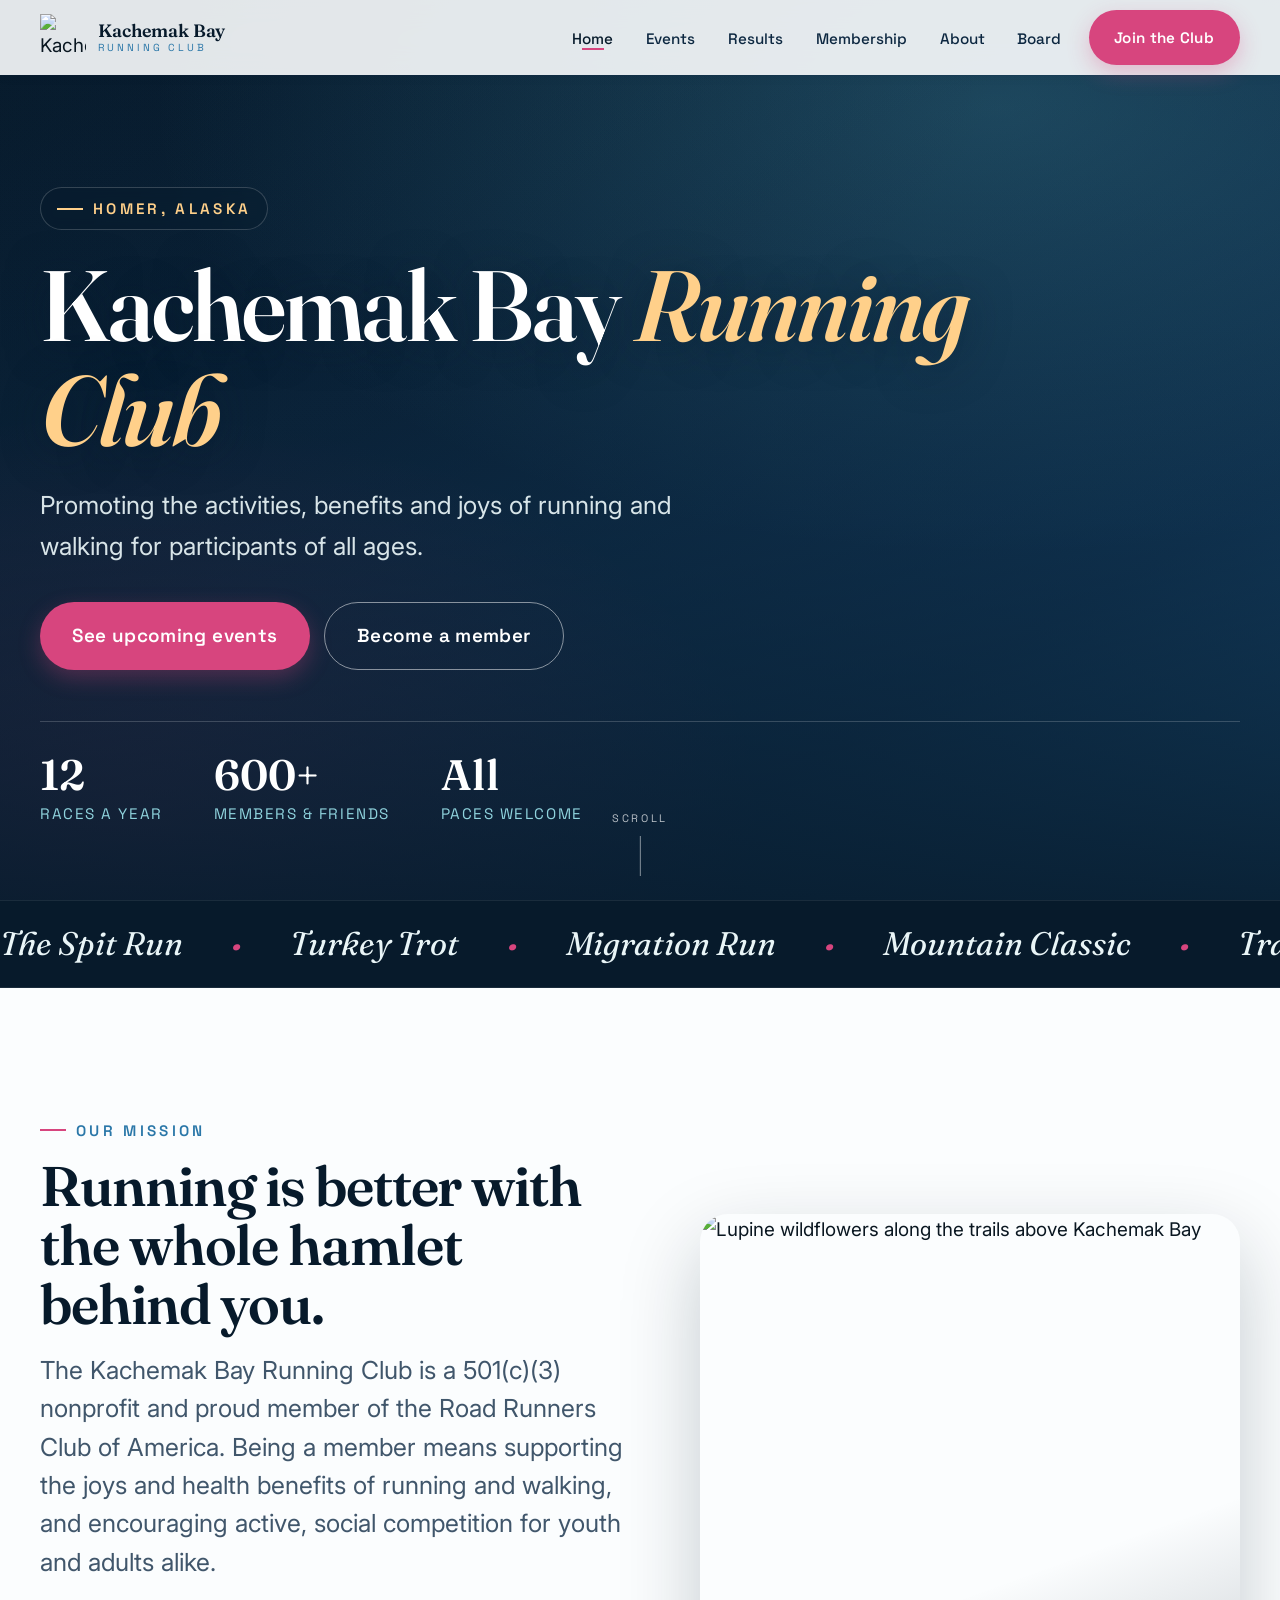
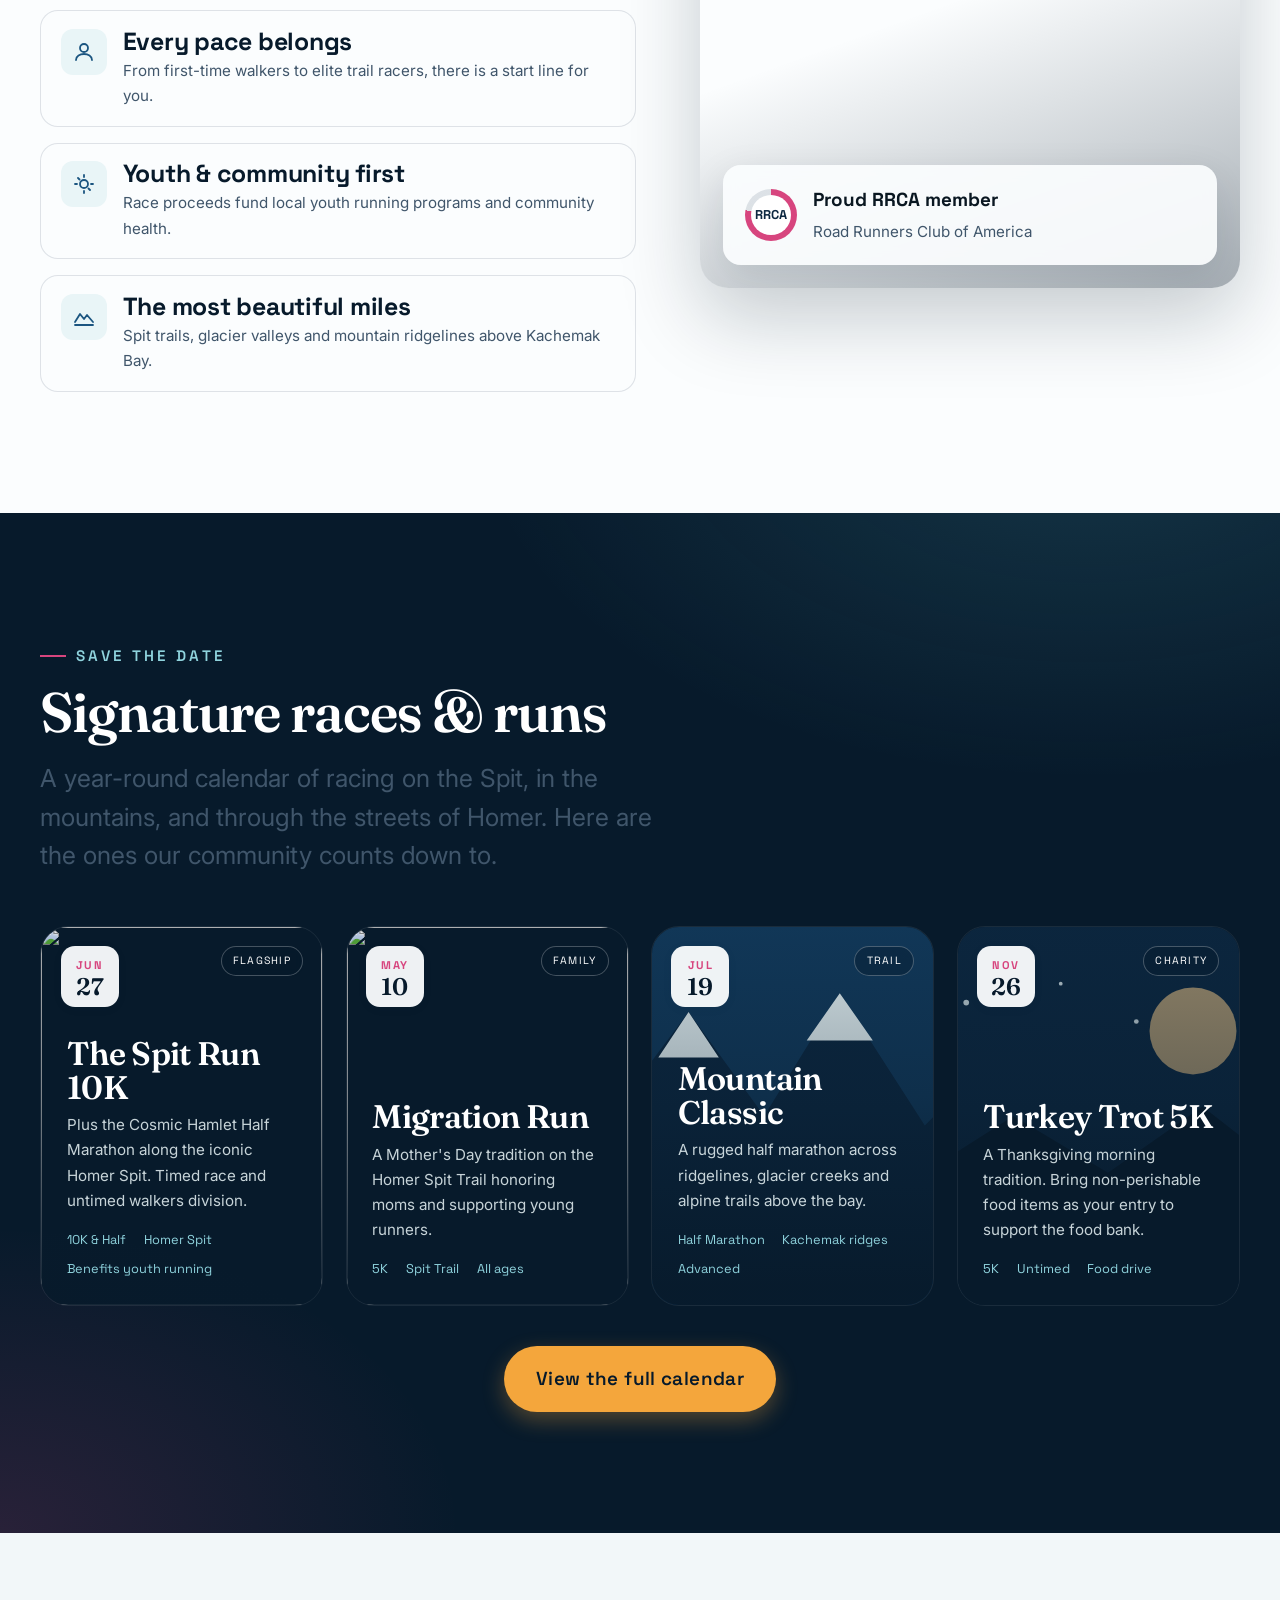
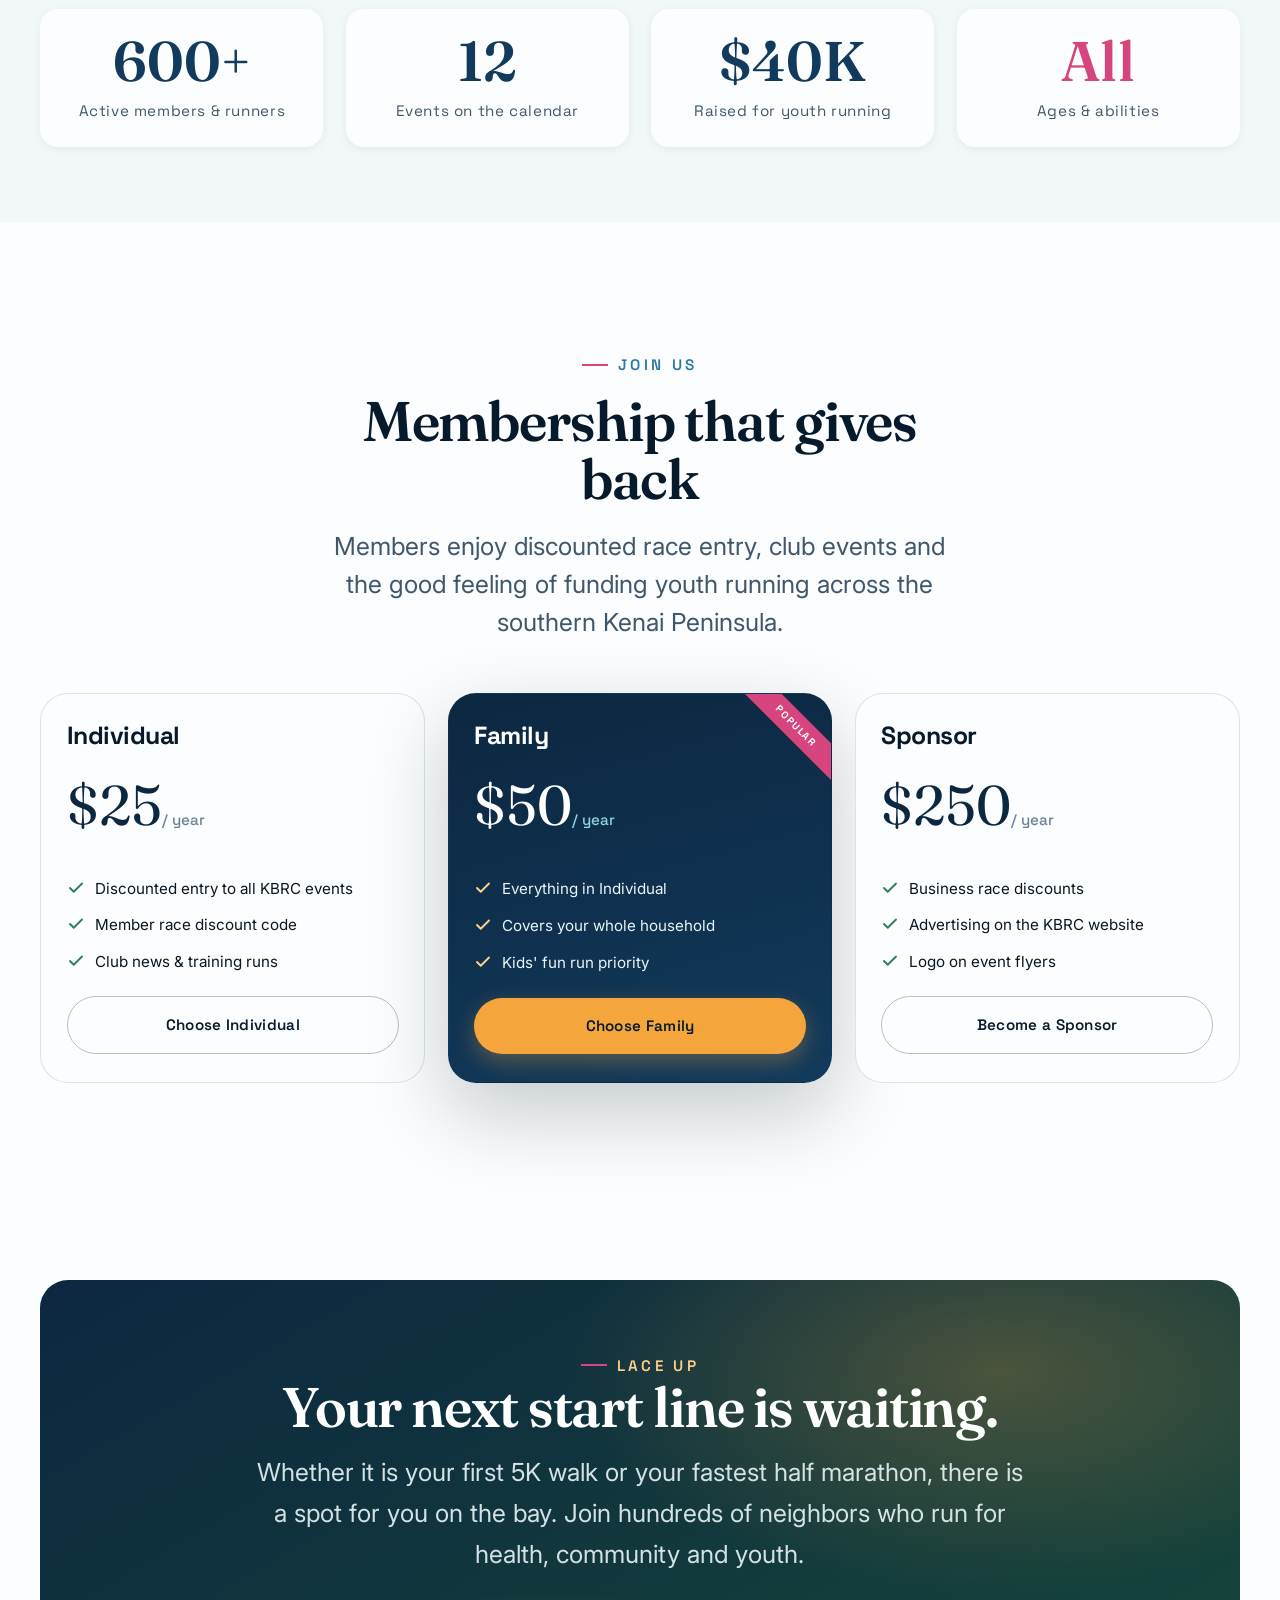
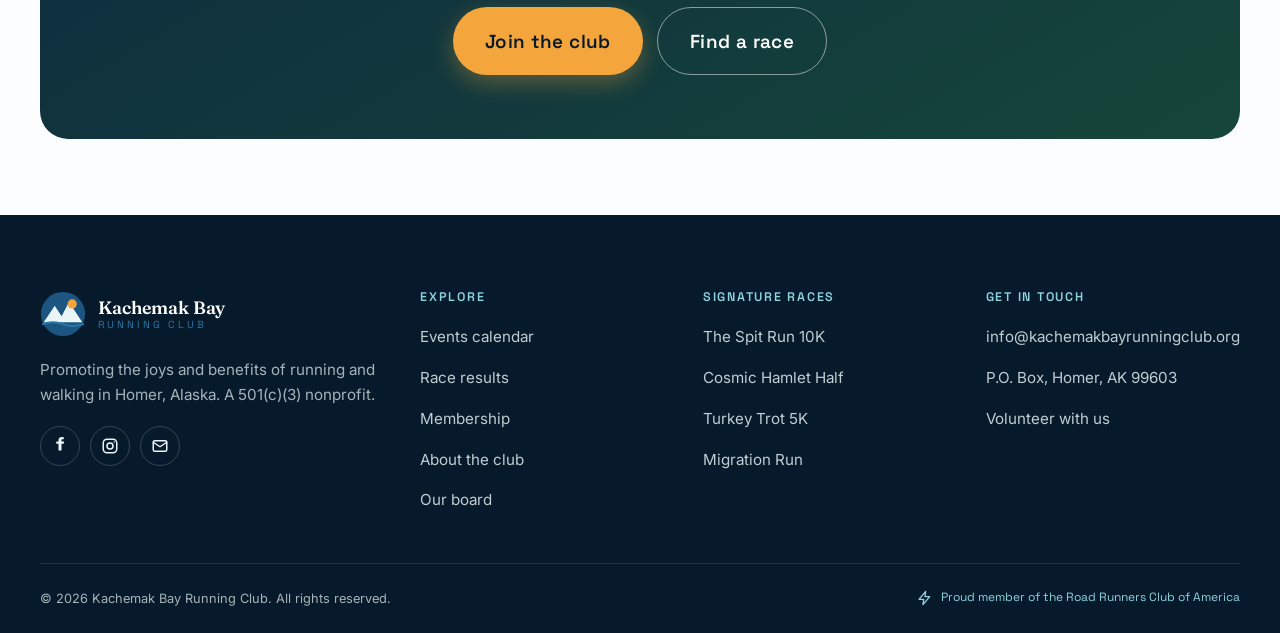
==== index.html @ 655c6642 "Add files via upload" ====
<!DOCTYPE html>
<html lang="en">
<head>
<meta charset="UTF-8">
<meta name="viewport" content="width=device-width, initial-scale=1">
<title>Kachemak Bay Running Club - Run wild in Homer, Alaska</title>
<meta name="description" content="The Kachemak Bay Running Club is a nonprofit in Homer, Alaska promoting the joy of running and walking for all ages. Join us for the Spit Run, Turkey Trot, Migration Run and more.">
<link rel="preconnect" href="https://fonts.googleapis.com">
<link rel="preconnect" href="https://fonts.gstatic.com" crossorigin>
<link href="https://fonts.googleapis.com/css2?family=Fraunces:ital,opsz,wght@0,9..144,400..700;1,9..144,400..600&family=Inter:wght@400;500;600&family=Space+Grotesk:wght@400;500;600;700&display=swap" rel="stylesheet">
<link rel="stylesheet" href="assets/css/styles.css">
<link rel="icon" href="data:image/svg+xml,%3Csvg xmlns='http://www.w3.org/2000/svg' viewBox='0 0 100 100'%3E%3Ccircle cx='50' cy='50' r='48' fill='%231b5580'/%3E%3Cpath d='M12 66 L34 34 L48 54 L62 28 L88 66 Z' fill='%23e9f5f7'/%3E%3Ccircle cx='68' cy='30' r='9' fill='%23f4a63c'/%3E%3C/svg%3E">
</head>
<body>
<a class="skip-link" href="#main">Skip to content</a>

<!-- ============ HEADER ============ -->
<header class="site-header" id="siteHeader">
  <div class="container container--wide">
    <nav class="nav" aria-label="Primary">
      <a class="brand" href="index.html" aria-label="Kachemak Bay Running Club home">
        <img class="brand__logo" src="assets/img/logo.png" data-fallback="assets/img/logo.svg" alt="Kachemak Bay Running Club logo" width="46" height="46">
        <span class="brand__text">
          <span class="brand__name">Kachemak Bay</span>
          <span class="brand__tag">Running Club</span>
        </span>
      </a>
      <ul class="nav__links" id="navLinks">
        <li><a class="nav__link" href="index.html" aria-current="page">Home</a></li>
        <li><a class="nav__link" href="events.html">Events</a></li>
        <li><a class="nav__link" href="results.html">Results</a></li>
        <li><a class="nav__link" href="membership.html">Membership</a></li>
        <li><a class="nav__link" href="about.html">About</a></li><li><a class="nav__link" href="board.html">Board</a></li>
        <li class="nav__cta"><a class="btn btn--accent" href="membership.html">Join the Club</a></li>
      </ul>
      <button class="nav-toggle" aria-label="Open menu" aria-expanded="false" aria-controls="navLinks">
        <span></span><span></span><span></span>
      </button>
    </nav>
  </div>
</header>

<main id="main">

  <!-- ============ HERO ============ -->
  <section class="hero">
    <img class="hero__photo" src="assets/img/hero-bay.jpg" data-fallback="assets/img/hero-bay.svg" alt="" aria-hidden="true">
    <div class="hero__scene hero__scene--solid" aria-hidden="true"></div>
    <div class="hero__overlay" aria-hidden="true"></div>

    <div class="container hero__inner">
      <span class="eyebrow hero__eyebrow" data-reveal>Homer, Alaska</span>
      <h1 data-reveal data-delay="1">Kachemak Bay <em>Running Club</em></h1>
      <p class="hero__sub" data-reveal data-delay="2">Promoting the activities, benefits and joys of running and walking for participants of all ages.</p>
      <div class="hero__actions" data-reveal data-delay="3">
        <a class="btn btn--accent btn--lg" href="events.html">See upcoming events</a>
        <a class="btn btn--ghost btn--on-dark btn--lg" href="membership.html">Become a member</a>
      </div>
      <div class="hero__stats" data-reveal data-delay="4">
        <div class="hero__stat"><span class="num" data-count="12" data-suffix="">12</span><span class="label">Races a year</span></div>
        <div class="hero__stat"><span class="num" data-count="600" data-suffix="+">600+</span><span class="label">Members &amp; friends</span></div>
        <div class="hero__stat"><span class="num">All</span><span class="label">Paces welcome</span></div>
      </div>
    </div>

    <div class="scroll-cue" aria-hidden="true">
      <span>Scroll</span>
      <span class="line"></span>
    </div>
  </section>

  <!-- ============ MARQUEE ============ -->
  <div class="marquee" aria-hidden="true">
    <div class="marquee__track">
      <span>The Spit Run</span><span>Turkey Trot</span><span>Migration Run</span><span>Mountain Classic</span><span>Track Workouts</span><span>Cosmic Hamlet Half</span><span>Family Fun Runs</span>
      <span>The Spit Run</span><span>Turkey Trot</span><span>Migration Run</span><span>Mountain Classic</span><span>Track Workouts</span><span>Cosmic Hamlet Half</span><span>Family Fun Runs</span>
    </div>
  </div>

  <!-- ============ MISSION ============ -->
  <section class="section">
    <div class="container">
      <div class="split">
        <div>
          <span class="eyebrow" data-reveal>Our mission</span>
          <h2 class="section-head-inline" style="font-size:var(--step-4);margin-top:0.9rem" data-reveal data-delay="1">Running is better with the whole hamlet behind you.</h2>
          <p class="lead" data-reveal data-delay="2" style="margin-top:1.1rem">The Kachemak Bay Running Club is a 501(c)(3) nonprofit and proud member of the Road Runners Club of America. Being a member means supporting the joys and health benefits of running and walking, and encouraging active, social competition for youth and adults alike.</p>
          <div class="value-list">
            <div class="value" data-reveal data-delay="1">
              <span class="value__icon" aria-hidden="true">
                <svg width="24" height="24" viewBox="0 0 24 24" fill="none" stroke="currentColor" stroke-width="1.8" stroke-linecap="round" stroke-linejoin="round"><circle cx="12" cy="8" r="4"/><path d="M4 20c0-4 4-6 8-6s8 2 8 6"/></svg>
              </span>
              <div><h3>Every pace belongs</h3><p>From first-time walkers to elite trail racers, there is a start line for you.</p></div>
            </div>
            <div class="value" data-reveal data-delay="2">
              <span class="value__icon" aria-hidden="true">
                <svg width="24" height="24" viewBox="0 0 24 24" fill="none" stroke="currentColor" stroke-width="1.8" stroke-linecap="round" stroke-linejoin="round"><path d="M12 3v2M12 19v2M3 12h2M19 12h2M6 6l1.5 1.5M18 18l-1.5-1.5"/><circle cx="12" cy="12" r="4"/></svg>
              </span>
              <div><h3>Youth &amp; community first</h3><p>Race proceeds fund local youth running programs and community health.</p></div>
            </div>
            <div class="value" data-reveal data-delay="3">
              <span class="value__icon" aria-hidden="true">
                <svg width="24" height="24" viewBox="0 0 24 24" fill="none" stroke="currentColor" stroke-width="1.8" stroke-linecap="round" stroke-linejoin="round"><path d="M3 17l5-8 4 5 3-4 6 7"/><path d="M3 20h18"/></svg>
              </span>
              <div><h3>The most beautiful miles</h3><p>Spit trails, glacier valleys and mountain ridgelines above Kachemak Bay.</p></div>
            </div>
          </div>
        </div>
        <div class="photo-frame" data-reveal data-delay="2">
          <img class="photo-fill" src="assets/img/lupine.jpg" data-fallback="assets/img/lupine.svg" alt="Lupine wildflowers along the trails above Kachemak Bay">
          <span class="photo-frame__glow" aria-hidden="true"></span>
          <div class="mission-badge">
            <span class="ring" aria-hidden="true"><span>RRCA</span></span>
            <div><strong style="font-family:var(--font-sans)">Proud RRCA member</strong><br><span style="font-size:var(--step--1);color:var(--slate)">Road Runners Club of America</span></div>
          </div>
        </div>
      </div>
    </div>
  </section>

  <!-- ============ FEATURED EVENTS ============ -->
  <section class="section events-section">
    <div class="container" style="position:relative">
      <div class="section-head" data-reveal>
        <span class="eyebrow">Save the date</span>
        <h2>Signature races &amp; runs</h2>
        <p class="lead">A year-round calendar of racing on the Spit, in the mountains, and through the streets of Homer. Here are the ones our community counts down to.</p>
      </div>
      <div class="events-grid">

        <article class="event-card" data-reveal data-delay="1">
          <span class="event-card__date" aria-hidden="true"><span class="m">Jun</span><span class="d">27</span></span>
          <span class="event-card__tag">Flagship</span>
          <div class="event-card__bg" aria-hidden="true">
            <img class="photo-fill" src="assets/img/spit-run-start.jpg" data-fallback="assets/img/spit-run-start.svg" alt="">
          </div>
          <h3>The Spit Run 10K</h3>
          <p>Plus the Cosmic Hamlet Half Marathon along the iconic Homer Spit. Timed race and untimed walkers division.</p>
          <div class="event-card__meta">
            <span aria-hidden="true">10K &amp; Half</span><span>Homer Spit</span><span>Benefits youth running</span>
          </div>
        </article>

        <article class="event-card" data-reveal data-delay="2">
          <span class="event-card__date" aria-hidden="true"><span class="m">May</span><span class="d">10</span></span>
          <span class="event-card__tag">Family</span>
          <div class="event-card__bg" aria-hidden="true">
            <img class="photo-fill" src="assets/img/youth-run.jpg" data-fallback="assets/img/youth-run.svg" alt="">
          </div>
          <h3>Migration Run</h3>
          <p>A Mother's Day tradition on the Homer Spit Trail honoring moms and supporting young runners.</p>
          <div class="event-card__meta"><span>5K</span><span>Spit Trail</span><span>All ages</span></div>
        </article>

        <article class="event-card" data-reveal data-delay="3">
          <span class="event-card__date" aria-hidden="true"><span class="m">Jul</span><span class="d">19</span></span>
          <span class="event-card__tag">Trail</span>
          <div class="event-card__bg" aria-hidden="true">
            <svg viewBox="0 0 400 400" preserveAspectRatio="xMidYMid slice"><rect width="400" height="400" fill="#123a5c"/><path d="M0 210 L90 90 L170 200 L250 70 L340 210 L400 150 L400 400 L0 400 Z" fill="#0c2740"/><path d="M250 70 L285 120 L215 120 Z M90 90 L122 138 L58 138 Z" fill="#e9f5f7"/></svg>
          </div>
          <h3>Mountain Classic</h3>
          <p>A rugged half marathon across ridgelines, glacier creeks and alpine trails above the bay.</p>
          <div class="event-card__meta"><span>Half Marathon</span><span>Kachemak ridges</span><span>Advanced</span></div>
        </article>

        <article class="event-card" data-reveal data-delay="4">
          <span class="event-card__date" aria-hidden="true"><span class="m">Nov</span><span class="d">26</span></span>
          <span class="event-card__tag">Charity</span>
          <div class="event-card__bg" aria-hidden="true">
            <svg viewBox="0 0 400 400" preserveAspectRatio="xMidYMid slice"><rect width="400" height="400" fill="#0c2740"/><circle cx="300" cy="110" r="46" fill="#ffd08a" opacity="0.6"/><path d="M0 270 L110 200 L210 260 L310 190 L400 260 L400 400 L0 400 Z" fill="#071a2b"/><g fill="#e9f5f7" opacity="0.8"><circle cx="60" cy="80" r="3"/><circle cx="160" cy="60" r="2"/><circle cx="240" cy="100" r="2.5"/><circle cx="360" cy="70" r="2"/></g></svg>
          </div>
          <h3>Turkey Trot 5K</h3>
          <p>A Thanksgiving morning tradition. Bring non-perishable food items as your entry to support the food bank.</p>
          <div class="event-card__meta"><span>5K</span><span>Untimed</span><span>Food drive</span></div>
        </article>

      </div>
      <div class="text-center mt-lg" data-reveal>
        <a class="btn btn--sun btn--lg" href="events.html">View the full calendar</a>
      </div>
    </div>
  </section>

  <!-- ============ STATS BAND ============ -->
  <section class="section section--tight stats-band">
    <div class="container">
      <div class="stats-grid">
        <div class="stat-block" data-reveal data-delay="1"><div class="num"><span data-count="600" data-suffix="">0</span>+</div><div class="label">Active members &amp; runners</div></div>
        <div class="stat-block" data-reveal data-delay="2"><div class="num"><span data-count="12" data-suffix="">0</span></div><div class="label">Events on the calendar</div></div>
        <div class="stat-block" data-reveal data-delay="3"><div class="num">$<span data-count="40" data-suffix="">0</span>K</div><div class="label">Raised for youth running</div></div>
        <div class="stat-block" data-reveal data-delay="4"><div class="num"><em>All</em></div><div class="label">Ages &amp; abilities</div></div>
      </div>
    </div>
  </section>

  <!-- ============ MEMBERSHIP TEASER ============ -->
  <section class="section">
    <div class="container">
      <div class="section-head center" data-reveal>
        <span class="eyebrow" style="justify-content:center">Join us</span>
        <h2>Membership that gives back</h2>
        <p class="lead">Members enjoy discounted race entry, club events and the good feeling of funding youth running across the southern Kenai Peninsula.</p>
      </div>
      <div class="tiers">
        <div class="tier" data-reveal data-delay="1">
          <h3>Individual</h3>
          <div class="price">$25<span>/ year</span></div>
          <ul>
            <li><svg width="18" height="18" viewBox="0 0 24 24" fill="none" stroke="currentColor" stroke-width="2.5" stroke-linecap="round" stroke-linejoin="round"><polyline points="20 6 9 17 4 12"/></svg> Discounted entry to all KBRC events</li>
            <li><svg width="18" height="18" viewBox="0 0 24 24" fill="none" stroke="currentColor" stroke-width="2.5" stroke-linecap="round" stroke-linejoin="round"><polyline points="20 6 9 17 4 12"/></svg> Member race discount code</li>
            <li><svg width="18" height="18" viewBox="0 0 24 24" fill="none" stroke="currentColor" stroke-width="2.5" stroke-linecap="round" stroke-linejoin="round"><polyline points="20 6 9 17 4 12"/></svg> Club news &amp; training runs</li>
          </ul>
          <a class="btn btn--ghost" href="membership.html">Choose Individual</a>
        </div>
        <div class="tier tier--featured" data-reveal data-delay="2">
          <span class="tier__flag">Popular</span>
          <h3>Family</h3>
          <div class="price">$50<span>/ year</span></div>
          <ul>
            <li><svg width="18" height="18" viewBox="0 0 24 24" fill="none" stroke="currentColor" stroke-width="2.5" stroke-linecap="round" stroke-linejoin="round"><polyline points="20 6 9 17 4 12"/></svg> Everything in Individual</li>
            <li><svg width="18" height="18" viewBox="0 0 24 24" fill="none" stroke="currentColor" stroke-width="2.5" stroke-linecap="round" stroke-linejoin="round"><polyline points="20 6 9 17 4 12"/></svg> Covers your whole household</li>
            <li><svg width="18" height="18" viewBox="0 0 24 24" fill="none" stroke="currentColor" stroke-width="2.5" stroke-linecap="round" stroke-linejoin="round"><polyline points="20 6 9 17 4 12"/></svg> Kids' fun run priority</li>
          </ul>
          <a class="btn btn--sun" href="membership.html">Choose Family</a>
        </div>
        <div class="tier" data-reveal data-delay="3">
          <h3>Sponsor</h3>
          <div class="price">$250<span>/ year</span></div>
          <ul>
            <li><svg width="18" height="18" viewBox="0 0 24 24" fill="none" stroke="currentColor" stroke-width="2.5" stroke-linecap="round" stroke-linejoin="round"><polyline points="20 6 9 17 4 12"/></svg> Business race discounts</li>
            <li><svg width="18" height="18" viewBox="0 0 24 24" fill="none" stroke="currentColor" stroke-width="2.5" stroke-linecap="round" stroke-linejoin="round"><polyline points="20 6 9 17 4 12"/></svg> Advertising on the KBRC website</li>
            <li><svg width="18" height="18" viewBox="0 0 24 24" fill="none" stroke="currentColor" stroke-width="2.5" stroke-linecap="round" stroke-linejoin="round"><polyline points="20 6 9 17 4 12"/></svg> Logo on event flyers</li>
          </ul>
          <a class="btn btn--ghost" href="membership.html">Become a Sponsor</a>
        </div>
      </div>
    </div>
  </section>

  <!-- ============ CTA ============ -->
  <section class="section section--tight">
    <div class="container">
      <div class="cta-band" data-reveal>
        <span class="eyebrow" style="justify-content:center;color:var(--sun-300)">Lace up</span>
        <h2>Your next start line is waiting.</h2>
        <p>Whether it is your first 5K walk or your fastest half marathon, there is a spot for you on the bay. Join hundreds of neighbors who run for health, community and youth.</p>
        <div class="cta-actions">
          <a class="btn btn--sun btn--lg" href="membership.html">Join the club</a>
          <a class="btn btn--ghost btn--on-dark btn--lg" href="events.html">Find a race</a>
        </div>
      </div>
    </div>
  </section>

</main>

<!-- ============ FOOTER ============ -->
<footer class="site-footer">
  <div class="container">
    <div class="footer-grid">
      <div class="footer-brand">
        <a class="brand" href="index.html" aria-label="Kachemak Bay Running Club home">
          <svg class="brand__mark" viewBox="0 0 100 100" aria-hidden="true">
            <circle cx="50" cy="50" r="48" fill="#1b5580"/>
            <path d="M8 68 L32 32 L47 55 L63 24 L92 68 Z" fill="#e9f5f7"/>
            <circle cx="70" cy="28" r="10" fill="#f4a63c"/>
            <path d="M6 72 q22 -8 44 0 t44 0" fill="none" stroke="#2a77a8" stroke-width="4" stroke-linecap="round"/>
          </svg>
          <span class="brand__text"><span class="brand__name">Kachemak Bay</span><span class="brand__tag">Running Club</span></span>
        </a>
        <p style="margin-top:1.2rem;max-width:34ch">Promoting the joys and benefits of running and walking in Homer, Alaska. A 501(c)(3) nonprofit.</p>
        <div class="socials">
          <a href="#" aria-label="Facebook"><svg width="18" height="18" viewBox="0 0 24 24" fill="currentColor"><path d="M14 9h3l.5-3H14V4.5c0-.8.3-1.5 1.5-1.5H17V.2C16.6.1 15.5 0 14.3 0 11.8 0 10 1.5 10 4.2V6H7v3h3v9h4z"/></svg></a>
          <a href="#" aria-label="Instagram"><svg width="18" height="18" viewBox="0 0 24 24" fill="none" stroke="currentColor" stroke-width="2"><rect x="3" y="3" width="18" height="18" rx="5"/><circle cx="12" cy="12" r="4"/><circle cx="17.5" cy="6.5" r="1" fill="currentColor" stroke="none"/></svg></a>
          <a href="#" aria-label="Email"><svg width="18" height="18" viewBox="0 0 24 24" fill="none" stroke="currentColor" stroke-width="2" stroke-linecap="round" stroke-linejoin="round"><rect x="3" y="5" width="18" height="14" rx="2"/><path d="m3 7 9 6 9-6"/></svg></a>
        </div>
      </div>
      <div class="footer-col">
        <h4>Explore</h4>
        <ul>
          <li><a href="events.html">Events calendar</a></li>
          <li><a href="results.html">Race results</a></li>
          <li><a href="membership.html">Membership</a></li>
          <li><a href="about.html">About the club</a></li>
          <li><a href="board.html">Our board</a></li>
        </ul>
      </div>
      <div class="footer-col">
        <h4>Signature races</h4>
        <ul>
          <li><a href="events.html">The Spit Run 10K</a></li>
          <li><a href="events.html">Cosmic Hamlet Half</a></li>
          <li><a href="events.html">Turkey Trot 5K</a></li>
          <li><a href="events.html">Migration Run</a></li>
        </ul>
      </div>
      <div class="footer-col">
        <h4>Get in touch</h4>
        <ul>
          <li><a href="mailto:info@kachemakbayrunningclub.org">info@kachemakbayrunningclub.org</a></li>
          <li><a href="#">P.O. Box, Homer, AK 99603</a></li>
          <li><a href="membership.html">Volunteer with us</a></li>
        </ul>
      </div>
    </div>
    <div class="footer-bottom">
      <p>&copy; <span data-year>2026</span> Kachemak Bay Running Club. All rights reserved.</p>
      <span class="rrca">
        <svg width="16" height="16" viewBox="0 0 24 24" fill="none" stroke="currentColor" stroke-width="2" stroke-linecap="round" stroke-linejoin="round"><path d="M13 2 3 14h7l-1 8 10-12h-7z"/></svg>
        Proud member of the Road Runners Club of America
      </span>
    </div>
  </div>
</footer>

<script src="assets/js/main.js"></script>
</body>
</html>
---- assets/css/styles.css ----
/* =====================================================================
   Kachemak Bay Running Club - Design System
   A coastal Alaska palette: deep bay blues, glacier ice, spruce green,
   fireweed magenta, and warm midnight-sun gold.
   ===================================================================== */

/* ---------- Design Tokens ---------- */
:root {
  /* Core palette */
  --bay-900: #071a2b;   /* deep Kachemak Bay at dusk */
  --bay-800: #0c2740;
  --bay-700: #123a5c;
  --bay-600: #1b5580;
  --bay-500: #2a77a8;
  --glacier-400: #57b6c9; /* glacier meltwater */
  --glacier-300: #8fd3dd;
  --ice-100: #e9f5f7;
  --spruce-700: #16463a;  /* Sitka spruce */
  --spruce-500: #2f7d5f;
  --fireweed: #d7457e;    /* fireweed blooms */
  --fireweed-soft: #f2a7c4;
  --sun-500: #f4a63c;     /* midnight sun */
  --sun-300: #ffd08a;

  /* Neutrals */
  --ink: #0a1721;
  --slate: #40566b;
  --mist: #6b8299;
  --paper: #fbfdfe;
  --paper-2: #f2f7f9;
  --line: rgba(12, 39, 64, 0.12);

  /* Semantic */
  --bg: var(--paper);
  --fg: var(--ink);
  --brand: var(--bay-600);
  --accent: var(--fireweed);

  /* Typography */
  --font-display: "Fraunces", "Times New Roman", Georgia, serif;
  --font-sans: "Space Grotesk", "Segoe UI", system-ui, -apple-system, sans-serif;
  --font-body: "Inter", system-ui, -apple-system, "Segoe UI", sans-serif;

  /* Rhythm */
  --step--1: clamp(0.83rem, 0.78rem + 0.24vw, 0.95rem);
  --step-0: clamp(1rem, 0.93rem + 0.34vw, 1.18rem);
  --step-1: clamp(1.2rem, 1.08rem + 0.6vw, 1.55rem);
  --step-2: clamp(1.44rem, 1.24rem + 1vw, 2.05rem);
  --step-3: clamp(1.73rem, 1.42rem + 1.55vw, 2.7rem);
  --step-4: clamp(2.07rem, 1.6rem + 2.36vw, 3.58rem);
  --step-5: clamp(2.49rem, 1.77rem + 3.6vw, 4.72rem);
  --step-6: clamp(2.99rem, 1.9rem + 5.45vw, 6.24rem);

  --container: 1200px;
  --gutter: clamp(1.1rem, 0.6rem + 2.4vw, 2.6rem);
  --radius: 18px;
  --radius-lg: 28px;
  --radius-sm: 10px;
  --shadow-sm: 0 2px 10px rgba(7, 26, 43, 0.06);
  --shadow-md: 0 14px 40px rgba(7, 26, 43, 0.12);
  --shadow-lg: 0 30px 80px rgba(7, 26, 43, 0.22);
  --ease: cubic-bezier(0.22, 1, 0.36, 1);
}

/* ---------- Reset ---------- */
*, *::before, *::after { box-sizing: border-box; }
* { margin: 0; }
html { scroll-behavior: smooth; -webkit-text-size-adjust: 100%; }
body {
  font-family: var(--font-body);
  font-size: var(--step-0);
  line-height: 1.65;
  color: var(--fg);
  background: var(--bg);
  -webkit-font-smoothing: antialiased;
  text-rendering: optimizeLegibility;
  overflow-x: hidden;
}
img, svg, video { display: block; max-width: 100%; }
a { color: inherit; text-decoration: none; }
button { font: inherit; cursor: pointer; }
ul[role="list"] { list-style: none; padding: 0; }
:focus-visible {
  outline: 3px solid var(--sun-500);
  outline-offset: 3px;
  border-radius: 4px;
}

/* ---------- Typography ---------- */
h1, h2, h3, h4 {
  font-family: var(--font-display);
  font-weight: 600;
  line-height: 1.05;
  letter-spacing: -0.02em;
  color: var(--bay-900);
  font-optical-sizing: auto;
}
.eyebrow {
  font-family: var(--font-sans);
  font-size: var(--step--1);
  font-weight: 600;
  letter-spacing: 0.22em;
  text-transform: uppercase;
  color: var(--bay-500);
  display: inline-flex;
  align-items: center;
  gap: 0.6rem;
}
.eyebrow::before {
  content: "";
  width: 26px;
  height: 2px;
  background: var(--fireweed);
  display: inline-block;
}
.lead { font-size: var(--step-1); color: var(--slate); line-height: 1.55; }

/* ---------- Layout ---------- */
.container {
  width: min(100% - (var(--gutter) * 2), var(--container));
  margin-inline: auto;
}
.container--wide { --container: 1360px; }
.section { padding-block: clamp(3.5rem, 2rem + 7vw, 8rem); }
.section--tight { padding-block: clamp(2.5rem, 1.5rem + 4vw, 5rem); }
.stack > * + * { margin-top: 1.1rem; }
.grid { display: grid; gap: clamp(1.2rem, 0.8rem + 1.6vw, 2.2rem); }

.skip-link {
  position: absolute;
  left: 1rem;
  top: -100px;
  background: var(--bay-900);
  color: #fff;
  padding: 0.7rem 1.1rem;
  border-radius: 8px;
  z-index: 1000;
  transition: top 0.2s var(--ease);
}
.skip-link:focus { top: 1rem; }

/* ---------- Buttons ---------- */
.btn {
  --btn-bg: var(--bay-600);
  --btn-fg: #fff;
  display: inline-flex;
  align-items: center;
  gap: 0.6rem;
  padding: 0.95rem 1.6rem;
  background: var(--btn-bg);
  color: var(--btn-fg);
  font-family: var(--font-sans);
  font-weight: 600;
  font-size: var(--step--1);
  letter-spacing: 0.02em;
  border: none;
  border-radius: 999px;
  position: relative;
  overflow: hidden;
  transition: transform 0.35s var(--ease), box-shadow 0.35s var(--ease);
  box-shadow: 0 8px 22px rgba(27, 85, 128, 0.28);
  isolation: isolate;
}
.btn::after {
  content: "";
  position: absolute;
  inset: 0;
  background: linear-gradient(120deg, transparent 30%, rgba(255, 255, 255, 0.28), transparent 70%);
  transform: translateX(-120%);
  transition: transform 0.7s var(--ease);
  z-index: -1;
}
.btn:hover { transform: translateY(-3px); box-shadow: 0 16px 34px rgba(27, 85, 128, 0.36); }
.btn:hover::after { transform: translateX(120%); }
.btn:active { transform: translateY(-1px); }
.btn--accent { --btn-bg: var(--fireweed); box-shadow: 0 8px 22px rgba(215, 69, 126, 0.3); }
.btn--accent:hover { box-shadow: 0 16px 34px rgba(215, 69, 126, 0.4); }
.btn--sun { --btn-bg: var(--sun-500); --btn-fg: var(--bay-900); box-shadow: 0 8px 22px rgba(244, 166, 60, 0.32); }
.btn--ghost {
  --btn-bg: transparent;
  --btn-fg: var(--bay-900);
  box-shadow: none;
  border: 1.5px solid rgba(12, 39, 64, 0.28);
}
.btn--ghost:hover { box-shadow: none; background: rgba(12, 39, 64, 0.05); }
.btn--on-dark { --btn-fg: var(--bay-900); --btn-bg: #fff; }
.btn--ghost.btn--on-dark {
  --btn-bg: transparent; --btn-fg: #fff; border-color: rgba(255, 255, 255, 0.5);
}
.btn--ghost.btn--on-dark:hover { background: rgba(255, 255, 255, 0.12); }
.btn--lg { padding: 1.1rem 2rem; font-size: var(--step-0); }

.arrow-link {
  font-family: var(--font-sans);
  font-weight: 600;
  font-size: var(--step--1);
  color: var(--bay-600);
  display: inline-flex;
  align-items: center;
  gap: 0.5rem;
}
.arrow-link svg { transition: transform 0.3s var(--ease); }
.arrow-link:hover svg { transform: translateX(5px); }

/* ---------- Header / Nav ---------- */
.site-header {
  position: fixed;
  inset: 0 0 auto 0;
  z-index: 100;
  padding-block: 0.6rem;
  /* Always visible: solid, readable header from the very top of every page. */
  background: rgba(251, 253, 254, 0.9);
  backdrop-filter: blur(14px);
  -webkit-backdrop-filter: blur(14px);
  box-shadow: 0 1px 0 var(--line), var(--shadow-sm);
  transition: box-shadow 0.4s var(--ease), padding 0.4s var(--ease);
}
/* Slightly stronger shadow once the user scrolls, but the bar is always shown. */
.site-header.is-scrolled {
  background: rgba(251, 253, 254, 0.94);
  box-shadow: 0 2px 18px rgba(7, 26, 43, 0.1);
}
.nav {
  display: flex;
  align-items: center;
  justify-content: space-between;
  gap: 1rem;
}
.brand { display: flex; align-items: center; gap: 0.75rem; z-index: 2; }
.brand__mark { width: 46px; height: 46px; flex: none; }
.brand__text { display: flex; flex-direction: column; line-height: 1; }
.brand__name {
  font-family: var(--font-display);
  font-weight: 600;
  font-size: 1.12rem;
  color: var(--bay-900);
  letter-spacing: -0.01em;
}
.brand__tag {
  font-family: var(--font-sans);
  font-size: 0.64rem;
  letter-spacing: 0.28em;
  text-transform: uppercase;
  color: var(--bay-500);
  margin-top: 3px;
}
.site-header:not(.is-scrolled) .theme-dark .brand__name,
.nav-on-dark .brand__name { color: #fff; }

.nav__links {
  display: flex;
  align-items: center;
  gap: 0.35rem;
  list-style: none;
}
.nav__link {
  font-family: var(--font-sans);
  font-weight: 500;
  font-size: 0.95rem;
  padding: 0.5rem 0.85rem;
  border-radius: 999px;
  color: var(--bay-800);
  position: relative;
  transition: color 0.25s var(--ease), background 0.25s var(--ease);
}
.nav__link::after {
  content: "";
  position: absolute;
  left: 50%;
  bottom: 6px;
  width: 0;
  height: 2px;
  background: var(--fireweed);
  transform: translateX(-50%);
  transition: width 0.3s var(--ease);
}
.nav__link:hover, .nav__link[aria-current="page"] { color: var(--bay-900); }
.nav__link:hover::after, .nav__link[aria-current="page"]::after { width: 22px; }
.nav__cta { margin-left: 0.5rem; }

.nav-toggle {
  display: none;
  flex-direction: column;
  gap: 5px;
  background: none;
  border: none;
  padding: 0.5rem;
  z-index: 2;
}
.nav-toggle span {
  width: 26px; height: 2px; background: var(--bay-900);
  border-radius: 2px; transition: transform 0.3s var(--ease), opacity 0.3s var(--ease);
}

@media (max-width: 960px) {
  .nav-toggle { display: flex; }
  .nav__links {
    position: fixed;
    inset: 0;
    flex-direction: column;
    justify-content: center;
    gap: 0.4rem;
    background: linear-gradient(160deg, var(--bay-900), var(--bay-700));
    padding: 5rem 2rem 2rem;
    transform: translateX(100%);
    transition: transform 0.5s var(--ease);
  }
  .nav__links.is-open { transform: translateX(0); }
  .nav__link { color: #eaf4f8; font-size: 1.5rem; font-family: var(--font-display); padding: 0.6rem; }
  .nav__link::after { display: none; }
  .nav__cta { margin: 1rem 0 0; }
  body.nav-open { overflow: hidden; }
  .nav-toggle.is-active span:nth-child(1) { transform: translateY(7px) rotate(45deg); }
  .nav-toggle.is-active span:nth-child(2) { opacity: 0; }
  .nav-toggle.is-active span:nth-child(3) { transform: translateY(-7px) rotate(-45deg); }
}

/* ---------- Hero ---------- */
.hero {
  position: relative;
  min-height: 100svh;
  display: grid;
  align-items: end;
  color: #fff;
  overflow: hidden;
  isolation: isolate;
}
.hero__scene { position: absolute; inset: 0; z-index: -2; }
.hero__scene svg { width: 100%; height: 100%; }
.hero__overlay {
  position: absolute;
  inset: 0;
  z-index: -1;
  background:
    radial-gradient(120% 90% at 15% 5%, rgba(7, 26, 43, 0.1), transparent 55%),
    linear-gradient(to top, rgba(7, 26, 43, 0.86) 0%, rgba(7, 26, 43, 0.32) 42%, rgba(7, 26, 43, 0.12) 100%);
}
.hero__inner { padding-block: clamp(6rem, 12vh, 11rem) clamp(3rem, 8vh, 6rem); }
.hero__eyebrow {
  color: var(--sun-300);
  background: rgba(7, 26, 43, 0.35);
  border: 1px solid rgba(255, 255, 255, 0.18);
  padding: 0.5rem 1rem;
  border-radius: 999px;
  backdrop-filter: blur(6px);
}
.hero__eyebrow::before { background: var(--sun-300); }
.hero h1 {
  color: #fff;
  font-size: var(--step-6);
  max-width: 16ch;
  margin-top: 1.4rem;
  text-shadow: 0 4px 40px rgba(7, 26, 43, 0.5);
}
.hero h1 em { font-style: italic; color: var(--sun-300); }
.hero__sub {
  font-size: var(--step-1);
  max-width: 46ch;
  margin-top: 1.4rem;
  color: rgba(233, 245, 247, 0.92);
}
.hero__actions { display: flex; flex-wrap: wrap; gap: 0.9rem; margin-top: 2.2rem; }
.hero__stats {
  display: flex;
  flex-wrap: wrap;
  gap: clamp(1.5rem, 4vw, 3.5rem);
  margin-top: 3.2rem;
  padding-top: 2rem;
  border-top: 1px solid rgba(255, 255, 255, 0.18);
}
.hero__stat .num {
  font-family: var(--font-display);
  font-size: var(--step-3);
  font-weight: 600;
  color: #fff;
  display: block;
  line-height: 1;
}
.hero__stat .label {
  font-family: var(--font-sans);
  font-size: var(--step--1);
  letter-spacing: 0.1em;
  text-transform: uppercase;
  color: var(--glacier-300);
  margin-top: 0.5rem;
}
.scroll-cue {
  position: absolute;
  bottom: 1.5rem;
  left: 50%;
  transform: translateX(-50%);
  font-family: var(--font-sans);
  font-size: 0.68rem;
  letter-spacing: 0.25em;
  text-transform: uppercase;
  color: rgba(255, 255, 255, 0.7);
  display: flex;
  flex-direction: column;
  align-items: center;
  gap: 0.5rem;
}
.scroll-cue .line { width: 1px; height: 40px; background: rgba(255, 255, 255, 0.5); overflow: hidden; position: relative; }
.scroll-cue .line::after {
  content: ""; position: absolute; top: -40px; left: 0; width: 1px; height: 40px;
  background: var(--sun-300); animation: cue 2.2s var(--ease) infinite;
}
@keyframes cue { 0% { transform: translateY(0); } 60%, 100% { transform: translateY(80px); } }

/* Parallax scene layers */
.layer { transition: transform 0.1s linear; will-change: transform; }

/* ---------- Marquee ---------- */
.marquee {
  background: var(--bay-900);
  color: var(--ice-100);
  padding-block: 1rem;
  overflow: hidden;
  border-top: 1px solid rgba(255, 255, 255, 0.08);
  border-bottom: 1px solid rgba(255, 255, 255, 0.08);
}
.marquee__track {
  display: flex;
  gap: 3rem;
  width: max-content;
  animation: marquee 32s linear infinite;
  font-family: var(--font-display);
  font-size: var(--step-2);
  font-style: italic;
}
.marquee:hover .marquee__track { animation-play-state: paused; }
.marquee__track span { display: inline-flex; align-items: center; gap: 3rem; white-space: nowrap; }
.marquee__track span::after { content: "\2022"; color: var(--fireweed); }
@keyframes marquee { to { transform: translateX(-50%); } }

/* ---------- Section headers ---------- */
.section-head { max-width: 640px; margin-bottom: clamp(2rem, 4vw, 3.5rem); }
.section-head.center { margin-inline: auto; text-align: center; }
.section-head h2 { font-size: var(--step-4); margin-top: 0.9rem; }
.section-head .lead { margin-top: 1.1rem; }

/* ---------- Mission / split ---------- */
.split { display: grid; grid-template-columns: 1.05fr 0.95fr; gap: clamp(2rem, 5vw, 5rem); align-items: center; }
@media (max-width: 860px) { .split { grid-template-columns: 1fr; } }
.mission-card {
  position: relative;
  border-radius: var(--radius-lg);
  overflow: hidden;
  aspect-ratio: 4 / 5;
  background: linear-gradient(160deg, var(--bay-700), var(--spruce-700));
  box-shadow: var(--shadow-lg);
}
.mission-card svg { position: absolute; inset: 0; width: 100%; height: 100%; }
.mission-badge {
  position: absolute;
  bottom: 1.4rem; left: 1.4rem; right: 1.4rem;
  background: rgba(251, 253, 254, 0.92);
  backdrop-filter: blur(8px);
  border-radius: var(--radius);
  padding: 1.2rem 1.4rem;
  display: flex; gap: 1rem; align-items: center;
  box-shadow: var(--shadow-md);
}
.mission-badge .ring {
  width: 52px; height: 52px; border-radius: 50%; flex: none;
  background: conic-gradient(var(--fireweed) 0 78%, rgba(12,39,64,0.12) 78% 100%);
  display: grid; place-items: center;
}
.mission-badge .ring span {
  width: 40px; height: 40px; border-radius: 50%; background: #fff;
  display: grid; place-items: center; font-family: var(--font-sans);
  font-weight: 700; font-size: 0.8rem; color: var(--bay-800);
}
.value-list { display: grid; gap: 1rem; margin-top: 1.8rem; }
.value {
  display: flex; gap: 1rem; padding: 1.1rem 1.2rem;
  border: 1px solid var(--line); border-radius: var(--radius);
  background: var(--paper); transition: transform 0.35s var(--ease), box-shadow 0.35s var(--ease), border-color 0.35s var(--ease);
}
.value:hover { transform: translateY(-4px); box-shadow: var(--shadow-md); border-color: transparent; }
.value__icon {
  width: 46px; height: 46px; flex: none; border-radius: 12px;
  background: var(--ice-100); display: grid; place-items: center; color: var(--bay-600);
}
.value h3 { font-size: var(--step-1); font-family: var(--font-sans); font-weight: 700; letter-spacing: -0.01em; }
.value p { font-size: var(--step--1); color: var(--slate); margin-top: 0.2rem; }

/* ---------- Events ---------- */
.events-section { background: var(--bay-900); color: var(--ice-100); position: relative; overflow: hidden; }
.events-section::before {
  content: ""; position: absolute; inset: 0;
  background: radial-gradient(80% 60% at 85% -10%, rgba(87, 182, 201, 0.18), transparent 60%),
              radial-gradient(60% 50% at 0% 100%, rgba(215, 69, 126, 0.16), transparent 60%);
  pointer-events: none;
}
.events-section .section-head h2 { color: #fff; }
.events-section .eyebrow { color: var(--glacier-300); }
.events-grid { display: grid; grid-template-columns: repeat(auto-fit, minmax(280px, 1fr)); gap: 1.4rem; }
.event-card {
  position: relative;
  border-radius: var(--radius-lg);
  overflow: hidden;
  min-height: 380px;
  display: flex;
  flex-direction: column;
  justify-content: flex-end;
  padding: 1.6rem;
  color: #fff;
  isolation: isolate;
  border: 1px solid rgba(255, 255, 255, 0.08);
}
.event-card__bg { position: absolute; inset: 0; z-index: -2; transition: transform 0.8s var(--ease); }
.event-card__bg svg { width: 100%; height: 100%; }
.event-card::after {
  content: ""; position: absolute; inset: 0; z-index: -1;
  background: linear-gradient(to top, rgba(7,26,43,0.92) 5%, rgba(7,26,43,0.35) 55%, rgba(7,26,43,0.1) 100%);
}
.event-card:hover .event-card__bg { transform: scale(1.08); }
.event-card__date {
  position: absolute; top: 1.2rem; left: 1.2rem;
  background: rgba(251,253,254,0.95); color: var(--bay-900);
  border-radius: 14px; padding: 0.5rem 0.7rem; text-align: center; line-height: 1;
  box-shadow: var(--shadow-sm); min-width: 58px;
}
.event-card__date .m { font-family: var(--font-sans); font-weight: 700; font-size: 0.7rem; letter-spacing: 0.14em; text-transform: uppercase; color: var(--fireweed); }
.event-card__date .d { font-family: var(--font-display); font-weight: 600; font-size: 1.5rem; display: block; margin-top: 2px; }
.event-card__tag {
  position: absolute; top: 1.2rem; right: 1.2rem;
  font-family: var(--font-sans); font-size: 0.66rem; letter-spacing: 0.12em; text-transform: uppercase;
  background: rgba(7,26,43,0.4); border: 1px solid rgba(255,255,255,0.25);
  padding: 0.35rem 0.7rem; border-radius: 999px; backdrop-filter: blur(6px);
}
.event-card h3 { color: #fff; font-size: var(--step-2); }
.event-card p { font-size: var(--step--1); color: rgba(233,245,247,0.85); margin-top: 0.5rem; }
.event-card__meta { display: flex; flex-wrap: wrap; gap: 0.5rem 1.1rem; margin-top: 1rem; font-family: var(--font-sans); font-size: 0.8rem; color: var(--glacier-300); }
.event-card__meta span { display: inline-flex; align-items: center; gap: 0.35rem; }

/* ---------- Stats band ---------- */
.stats-band { background: var(--paper-2); }
.stats-grid { display: grid; grid-template-columns: repeat(auto-fit, minmax(180px, 1fr)); gap: 1.4rem; text-align: center; }
.stat-block { padding: 1.5rem 1rem; border-radius: var(--radius); background: var(--paper); box-shadow: var(--shadow-sm); }
.stat-block .num { font-family: var(--font-display); font-weight: 600; font-size: var(--step-4); color: var(--bay-700); line-height: 1; }
.stat-block .num em { color: var(--fireweed); font-style: normal; }
.stat-block .label { font-family: var(--font-sans); font-size: var(--step--1); color: var(--slate); margin-top: 0.6rem; letter-spacing: 0.04em; }

/* ---------- Membership tiers ---------- */
.tiers { display: grid; grid-template-columns: repeat(auto-fit, minmax(240px, 1fr)); gap: 1.4rem; align-items: stretch; }
.tier {
  display: flex; flex-direction: column;
  border: 1px solid var(--line); border-radius: var(--radius-lg);
  padding: 1.8rem 1.6rem; background: var(--paper);
  transition: transform 0.4s var(--ease), box-shadow 0.4s var(--ease), border-color 0.4s var(--ease);
  position: relative; overflow: hidden;
}
.tier:hover { transform: translateY(-6px); box-shadow: var(--shadow-lg); }
.tier--featured { border-color: transparent; background: linear-gradient(165deg, var(--bay-800), var(--bay-700)); color: var(--ice-100); box-shadow: var(--shadow-lg); }
.tier__flag {
  position: absolute; top: 1.2rem; right: -2.4rem; transform: rotate(45deg);
  background: var(--fireweed); color: #fff; font-family: var(--font-sans); font-weight: 700;
  font-size: 0.62rem; letter-spacing: 0.14em; text-transform: uppercase; padding: 0.3rem 3rem;
}
.tier h3 { font-family: var(--font-sans); font-weight: 700; font-size: var(--step-1); }
.tier .price { font-family: var(--font-display); font-size: var(--step-4); color: var(--bay-800); margin: 0.6rem 0 0.2rem; }
.tier .price span { font-family: var(--font-sans); font-size: var(--step--1); color: var(--mist); font-weight: 500; }
/* Featured (dark) tier: keep price and heading white so they are readable. */
.tier.tier--featured h3, .tier.tier--featured .price { color: #fff; }
.tier.tier--featured .price span { color: var(--glacier-300); }
.tier ul { list-style: none; padding: 0; margin: 1.4rem 0; display: grid; gap: 0.7rem; flex: 1; }
.tier li { display: flex; gap: 0.6rem; font-size: var(--step--1); }
.tier li svg { flex: none; color: var(--spruce-500); margin-top: 3px; }
.tier--featured li svg { color: var(--sun-300); }
.tier .btn { width: 100%; justify-content: center; }

/* ---------- Results table ---------- */
.results-toolbar { display: flex; flex-wrap: wrap; gap: 0.8rem; align-items: center; justify-content: space-between; margin-bottom: 1.6rem; }
.filter-chips { display: flex; flex-wrap: wrap; gap: 0.5rem; }
.chip {
  font-family: var(--font-sans); font-size: 0.82rem; font-weight: 500;
  padding: 0.5rem 1rem; border-radius: 999px; border: 1px solid var(--line);
  background: var(--paper); color: var(--slate); transition: all 0.25s var(--ease);
}
.chip:hover { border-color: var(--bay-500); color: var(--bay-700); }
.chip.is-active { background: var(--bay-800); color: #fff; border-color: var(--bay-800); }
.search-box { position: relative; }
.search-box input {
  font: inherit; font-size: 0.9rem; padding: 0.65rem 1rem 0.65rem 2.5rem;
  border: 1px solid var(--line); border-radius: 999px; background: var(--paper);
  min-width: 220px; color: var(--ink);
}
.search-box svg { position: absolute; left: 0.9rem; top: 50%; transform: translateY(-50%); color: var(--mist); }
.table-wrap { overflow-x: auto; border-radius: var(--radius); border: 1px solid var(--line); box-shadow: var(--shadow-sm); }
table.results { width: 100%; border-collapse: collapse; min-width: 640px; background: var(--paper); }
table.results th, table.results td { padding: 0.95rem 1.1rem; text-align: left; }
table.results thead th {
  font-family: var(--font-sans); font-size: 0.72rem; letter-spacing: 0.1em; text-transform: uppercase;
  color: var(--mist); background: var(--paper-2); border-bottom: 1px solid var(--line);
}
table.results tbody tr { border-bottom: 1px solid var(--line); transition: background 0.2s var(--ease); }
table.results tbody tr:hover { background: var(--ice-100); }
table.results tbody tr:last-child { border-bottom: none; }
.rank { font-family: var(--font-display); font-weight: 600; font-size: 1.1rem; color: var(--bay-700); }
.rank--1 { color: var(--sun-500); }
.rank--2 { color: var(--mist); }
.rank--3 { color: #c08457; }
.time { font-family: var(--font-sans); font-weight: 600; color: var(--bay-800); }
.pill {
  font-family: var(--font-sans); font-size: 0.7rem; font-weight: 600; letter-spacing: 0.04em;
  padding: 0.25rem 0.6rem; border-radius: 999px; background: var(--ice-100); color: var(--bay-600);
}
.empty-row td { text-align: center; color: var(--mist); padding: 2.5rem; font-style: italic; }

/* ---------- Timeline (About) ---------- */
.timeline { position: relative; margin-top: 2rem; padding-left: 2rem; }
.timeline::before { content: ""; position: absolute; left: 6px; top: 8px; bottom: 8px; width: 2px; background: linear-gradient(var(--bay-500), var(--fireweed)); }
.timeline li { position: relative; padding-bottom: 2rem; }
.timeline li::before {
  content: ""; position: absolute; left: -2rem; top: 5px; width: 14px; height: 14px; border-radius: 50%;
  background: var(--paper); border: 3px solid var(--bay-500); transform: translateX(0);
}
.timeline .year { font-family: var(--font-display); font-weight: 600; font-size: var(--step-1); color: var(--bay-700); }
.timeline p { color: var(--slate); margin-top: 0.3rem; }

.board-grid { display: grid; grid-template-columns: repeat(auto-fit, minmax(200px, 1fr)); gap: 1.4rem; }
.board-card { text-align: center; padding: 1.6rem 1rem; border: 1px solid var(--line); border-radius: var(--radius); background: var(--paper); transition: transform 0.35s var(--ease), box-shadow 0.35s var(--ease); }
.board-card:hover { transform: translateY(-5px); box-shadow: var(--shadow-md); }
.board-card .avatar {
  width: 84px; height: 84px; border-radius: 50%; margin: 0 auto 1rem;
  display: grid; place-items: center; font-family: var(--font-display); font-weight: 600;
  font-size: 1.8rem; color: #fff;
}
.board-card h3 { font-family: var(--font-sans); font-weight: 700; font-size: var(--step-0); }
.board-card p { font-size: var(--step--1); color: var(--mist); }

/* ---------- CTA band ---------- */
.cta-band { position: relative; overflow: hidden; background: linear-gradient(150deg, var(--bay-800), var(--spruce-700)); color: #fff; border-radius: var(--radius-lg); padding: clamp(2.5rem, 5vw, 5rem); text-align: center; }
.cta-band::before { content: ""; position: absolute; inset: 0; background: radial-gradient(60% 80% at 80% 20%, rgba(244,166,60,0.25), transparent 60%); }
.cta-band > * { position: relative; }
.cta-band h2 { color: #fff; font-size: var(--step-4); }
.cta-band p { color: rgba(233,245,247,0.9); max-width: 52ch; margin: 1rem auto 2rem; font-size: var(--step-1); }
.cta-actions { display: flex; flex-wrap: wrap; gap: 0.9rem; justify-content: center; }

/* ---------- Page hero (interior) ---------- */
.page-hero { position: relative; padding-top: clamp(8rem, 16vh, 12rem); padding-bottom: clamp(3rem, 7vw, 6rem); color: #fff; overflow: hidden; isolation: isolate; }
.page-hero__bg { position: absolute; inset: 0; z-index: -2; }
.page-hero__bg svg { width: 100%; height: 100%; }
.page-hero::after { content: ""; position: absolute; inset: 0; z-index: -1; background: linear-gradient(to top, rgba(7,26,43,0.9), rgba(7,26,43,0.5)); }
.page-hero h1 { color: #fff; font-size: var(--step-5); max-width: 18ch; }
.page-hero .lead { color: rgba(233,245,247,0.9); max-width: 52ch; margin-top: 1rem; }
.breadcrumb { font-family: var(--font-sans); font-size: 0.8rem; letter-spacing: 0.06em; color: var(--glacier-300); margin-bottom: 1rem; }
.breadcrumb a:hover { color: #fff; }

/* ---------- Footer ---------- */
.site-footer { background: var(--bay-900); color: var(--ice-100); padding-top: clamp(3rem, 6vw, 5rem); }
.footer-grid { display: grid; grid-template-columns: 1.4fr repeat(3, 1fr); gap: 2.5rem; }
@media (max-width: 820px) { .footer-grid { grid-template-columns: 1fr 1fr; } }
@media (max-width: 500px) { .footer-grid { grid-template-columns: 1fr; } }
.footer-brand .brand__name { color: #fff; }
.site-footer p { color: rgba(233,245,247,0.7); font-size: var(--step--1); }
.footer-col h4 { font-family: var(--font-sans); font-size: 0.78rem; letter-spacing: 0.14em; text-transform: uppercase; color: var(--glacier-300); margin-bottom: 1rem; }
.footer-col ul { list-style: none; padding: 0; display: grid; gap: 0.6rem; }
.footer-col a { font-size: var(--step--1); color: rgba(233,245,247,0.82); transition: color 0.2s var(--ease); }
.footer-col a:hover { color: #fff; }
.socials { display: flex; gap: 0.6rem; margin-top: 1.2rem; }
.socials a { width: 40px; height: 40px; border-radius: 50%; border: 1px solid rgba(255,255,255,0.18); display: grid; place-items: center; transition: background 0.25s var(--ease), transform 0.25s var(--ease); }
.socials a:hover { background: rgba(255,255,255,0.12); transform: translateY(-3px); }
.footer-bottom { margin-top: 3rem; padding: 1.5rem 0; border-top: 1px solid rgba(255,255,255,0.1); display: flex; flex-wrap: wrap; gap: 1rem; justify-content: space-between; align-items: center; }
.footer-bottom p { font-size: 0.8rem; }
.footer-bottom .rrca { display: inline-flex; align-items: center; gap: 0.5rem; font-family: var(--font-sans); font-size: 0.75rem; color: var(--glacier-300); }

/* ---------- Reveal animations ---------- */
[data-reveal] { opacity: 0; transform: translateY(28px); transition: opacity 0.8s var(--ease), transform 0.8s var(--ease); }
[data-reveal].is-visible { opacity: 1; transform: none; }
[data-reveal][data-delay="1"] { transition-delay: 0.08s; }
[data-reveal][data-delay="2"] { transition-delay: 0.16s; }
[data-reveal][data-delay="3"] { transition-delay: 0.24s; }
[data-reveal][data-delay="4"] { transition-delay: 0.32s; }

@media (prefers-reduced-motion: reduce) {
  *, *::before, *::after { animation-duration: 0.001ms !important; animation-iteration-count: 1 !important; transition-duration: 0.001ms !important; scroll-behavior: auto !important; }
  [data-reveal] { opacity: 1; transform: none; }
  .scroll-cue .line::after { display: none; }
}

/* ---------- Utilities ---------- */
.text-center { text-align: center; }
.mt-lg { margin-top: 2.5rem; }
.visually-hidden { position: absolute; width: 1px; height: 1px; padding: 0; margin: -1px; overflow: hidden; clip: rect(0 0 0 0); white-space: nowrap; border: 0; }


/* =====================================================================
   Photo integration
   Real photos layer on top of the SVG scene fallbacks. The <img> uses
   onerror to swap to the .svg placeholder when the .jpg is not present,
   so dropping real photos in requires no HTML changes.
   ===================================================================== */
.photo-fill { position: absolute; inset: 0; width: 100%; height: 100%; object-fit: cover; }

/* Logo image in the brand lockup (replaces the inline SVG mark when present) */
.brand__logo { width: 46px; height: 46px; flex: none; object-fit: contain; }
.site-footer .brand__logo { filter: brightness(0) invert(1) grayscale(1); opacity: 0.95; }

/* Hero photo sits behind the scene layer and the overlay */
.hero__photo { position: absolute; inset: 0; z-index: -3; width: 100%; height: 100%; object-fit: cover; }
/* Solid, refined color background used when no photo is present (photo-ready). */
.hero__scene--solid {
  background:
    radial-gradient(120% 90% at 78% 12%, rgba(87, 182, 201, 0.28), transparent 55%),
    radial-gradient(90% 80% at 10% 90%, rgba(215, 69, 126, 0.18), transparent 55%),
    linear-gradient(150deg, #071a2b 0%, #0c2740 40%, #123a5c 75%, #1b5580 100%);
}
/* When a real hero photo loads, let it show cleanly (the solid scene stays as a
   quiet base behind it and the overlay keeps text readable). */

/* Page hero photo */
.page-hero__photo { position: absolute; inset: 0; z-index: -3; width: 100%; height: 100%; object-fit: cover; }

/* Framed photo used in split sections (mission, about) */
.photo-frame { position: relative; border-radius: var(--radius-lg); overflow: hidden; box-shadow: var(--shadow-lg); aspect-ratio: 4 / 5; }
.photo-frame img.photo-fill { z-index: 1; }
.photo-frame .photo-frame__glow { position: absolute; inset: 0; z-index: 2; pointer-events: none; background: linear-gradient(160deg, transparent 55%, rgba(7,26,43,0.35)); }
.photo-frame .mission-badge { z-index: 3; }

/* Board page */
.board-hero-note { color: rgba(233,245,247,0.9); }
.board-grid--lg { display: grid; grid-template-columns: repeat(auto-fit, minmax(240px, 1fr)); gap: 1.4rem; }
.board-member {
  border: 1px solid var(--line); border-radius: var(--radius-lg); background: var(--paper);
  overflow: hidden; transition: transform 0.35s var(--ease), box-shadow 0.35s var(--ease);
}
.board-member:hover { transform: translateY(-5px); box-shadow: var(--shadow-md); }
.board-member__photo { position: relative; aspect-ratio: 1 / 1; background: linear-gradient(135deg, var(--bay-600), var(--glacier-400)); }
.board-member__initials {
  position: absolute; inset: 0; display: grid; place-items: center;
  font-family: var(--font-display); font-weight: 600; font-size: 2.6rem; color: #fff;
}
.board-member__body { padding: 1.2rem 1.3rem 1.5rem; }
.board-member__role { font-family: var(--font-sans); font-size: 0.72rem; font-weight: 600; letter-spacing: 0.12em; text-transform: uppercase; color: var(--fireweed); }
.board-member__name { font-family: var(--font-display); font-weight: 600; font-size: var(--step-1); color: var(--bay-900); margin-top: 0.2rem; }
.role-officers .board-member__photo { background: linear-gradient(135deg, var(--bay-700), var(--glacier-400)); }
.role-atlarge .board-member__photo { background: linear-gradient(135deg, var(--spruce-700), var(--glacier-300)); }
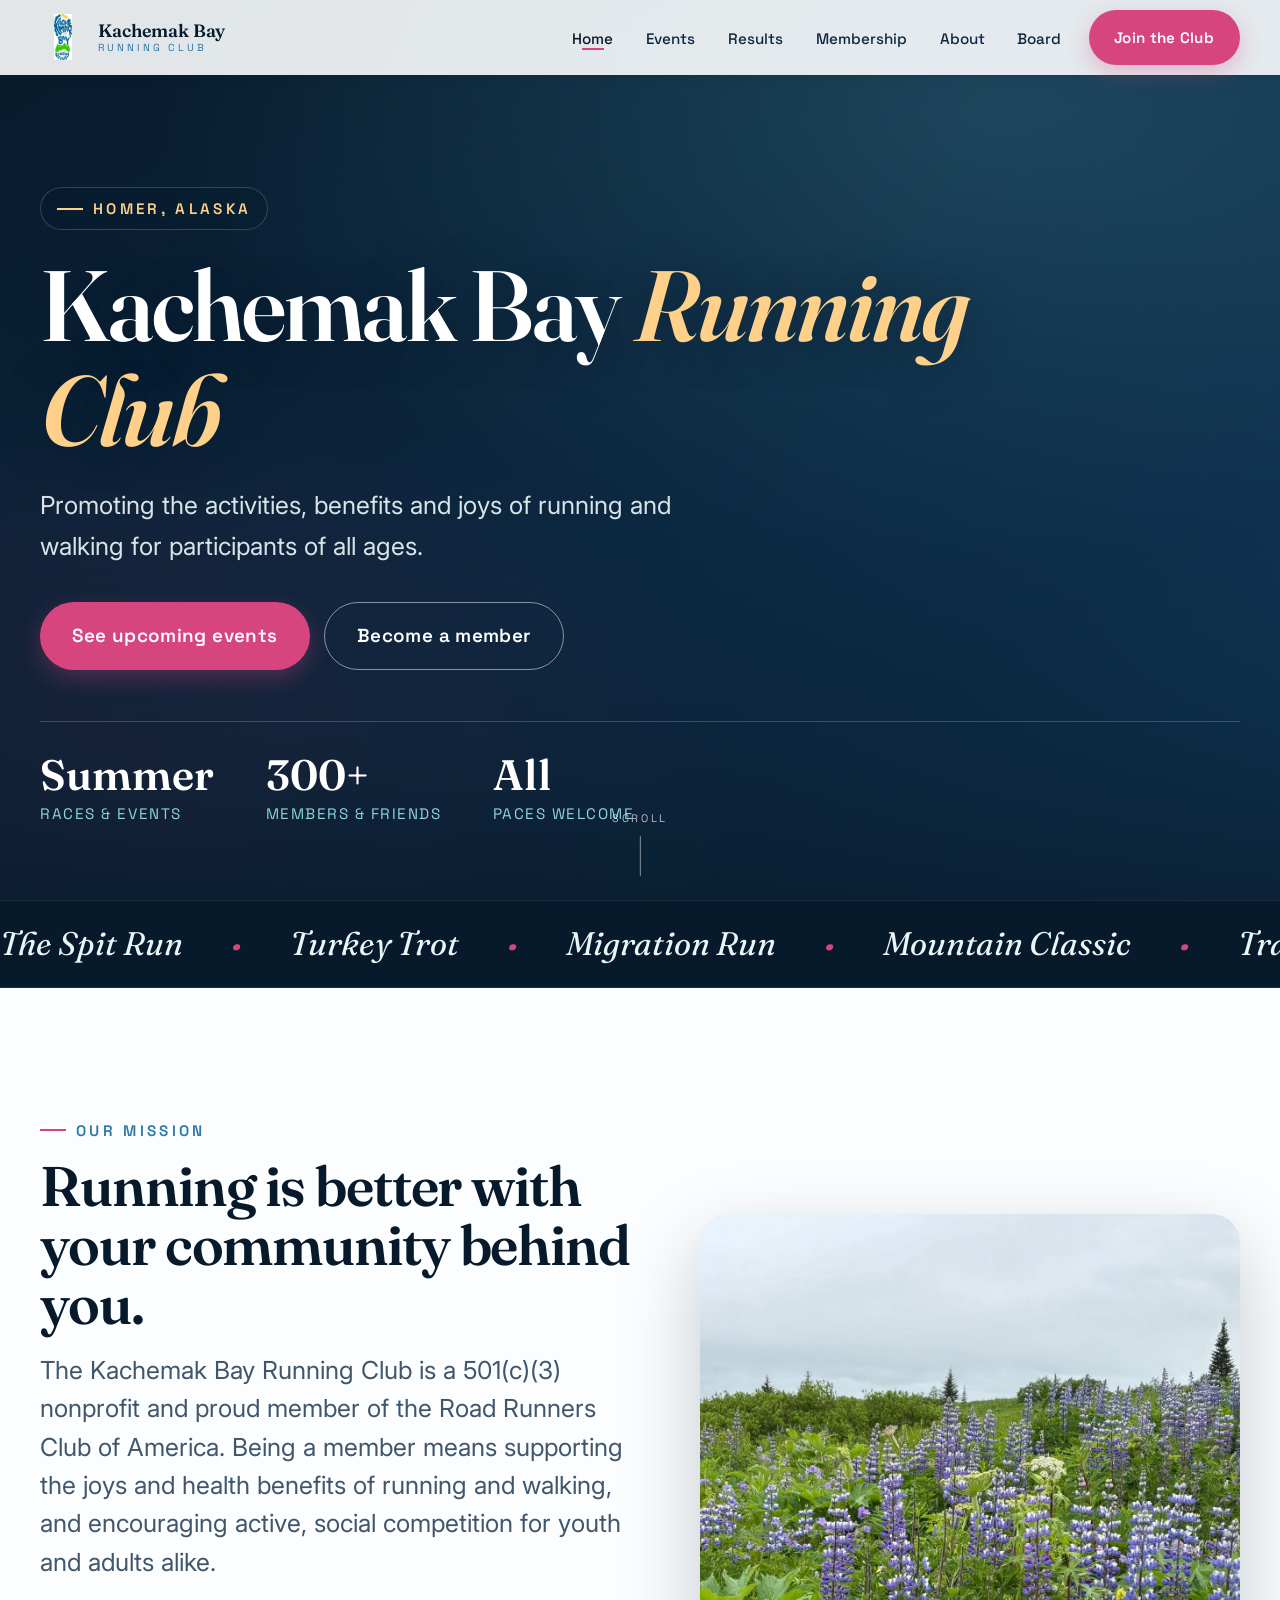
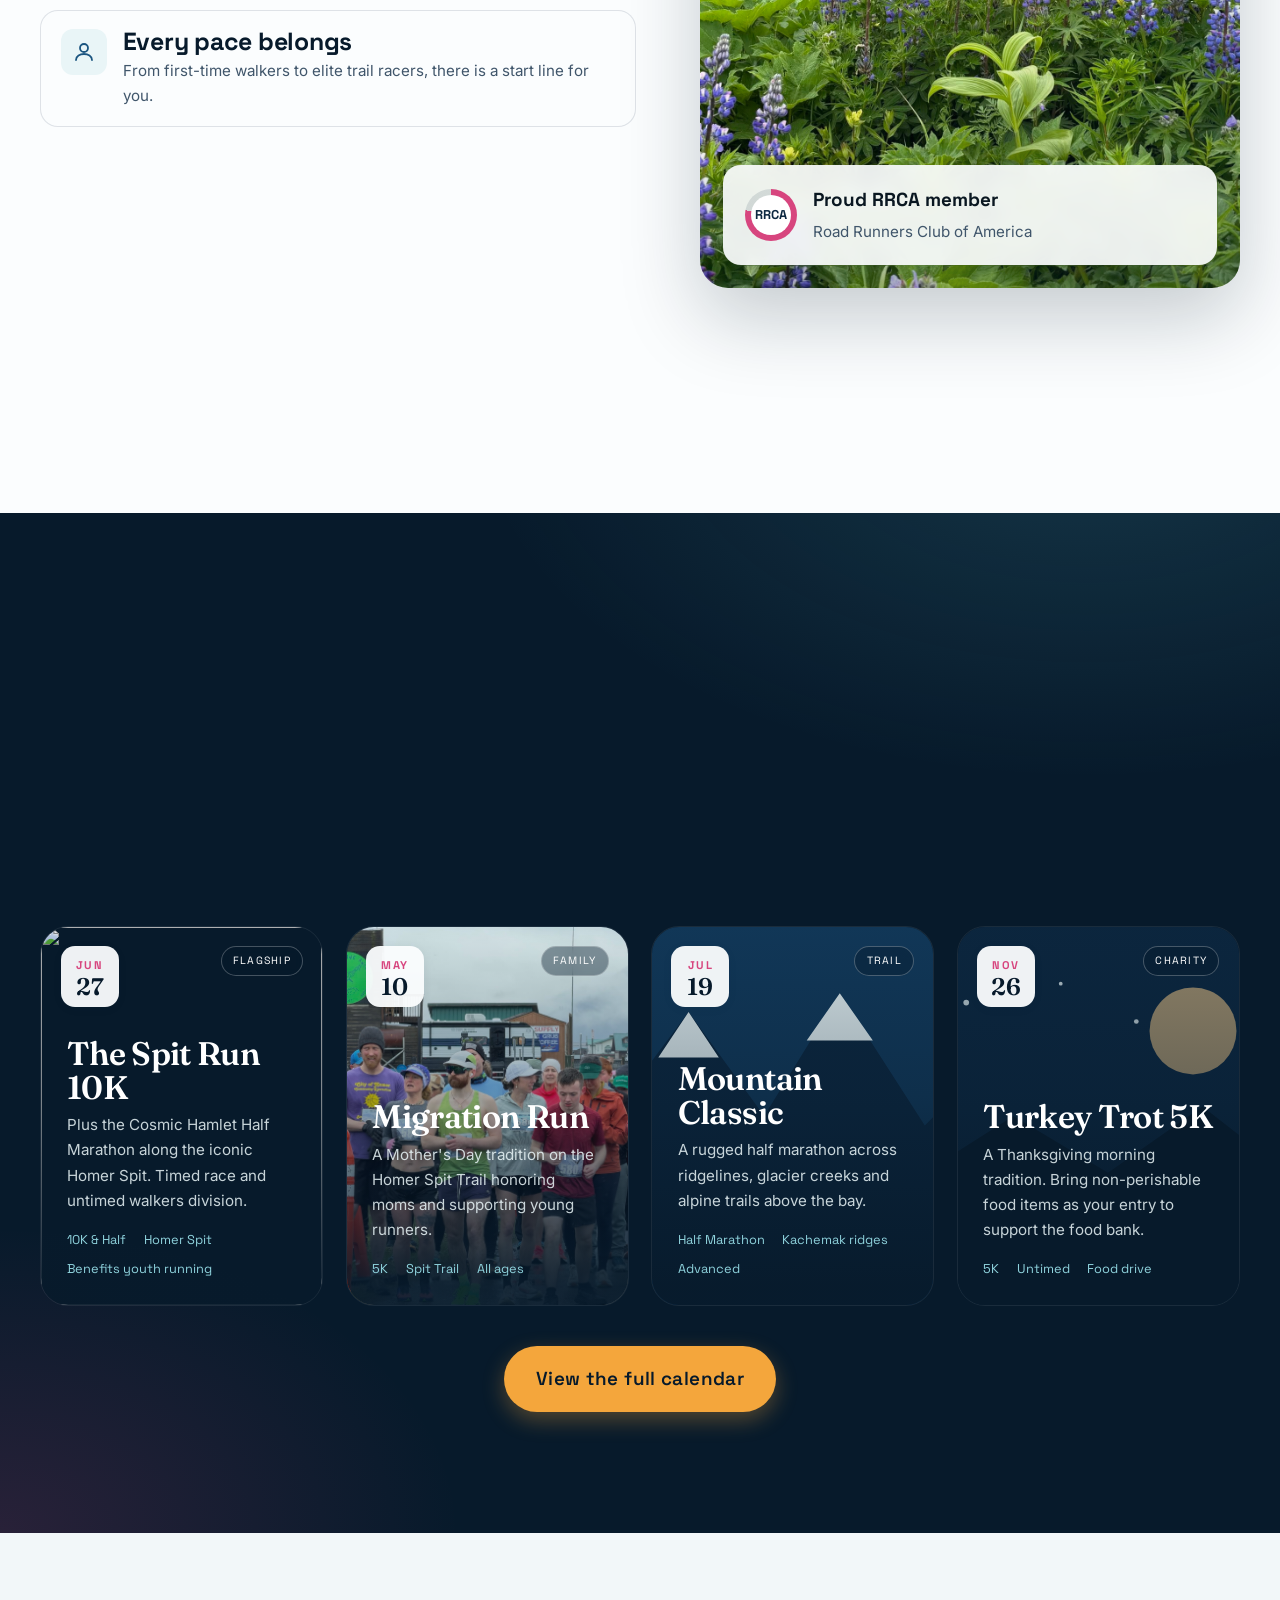
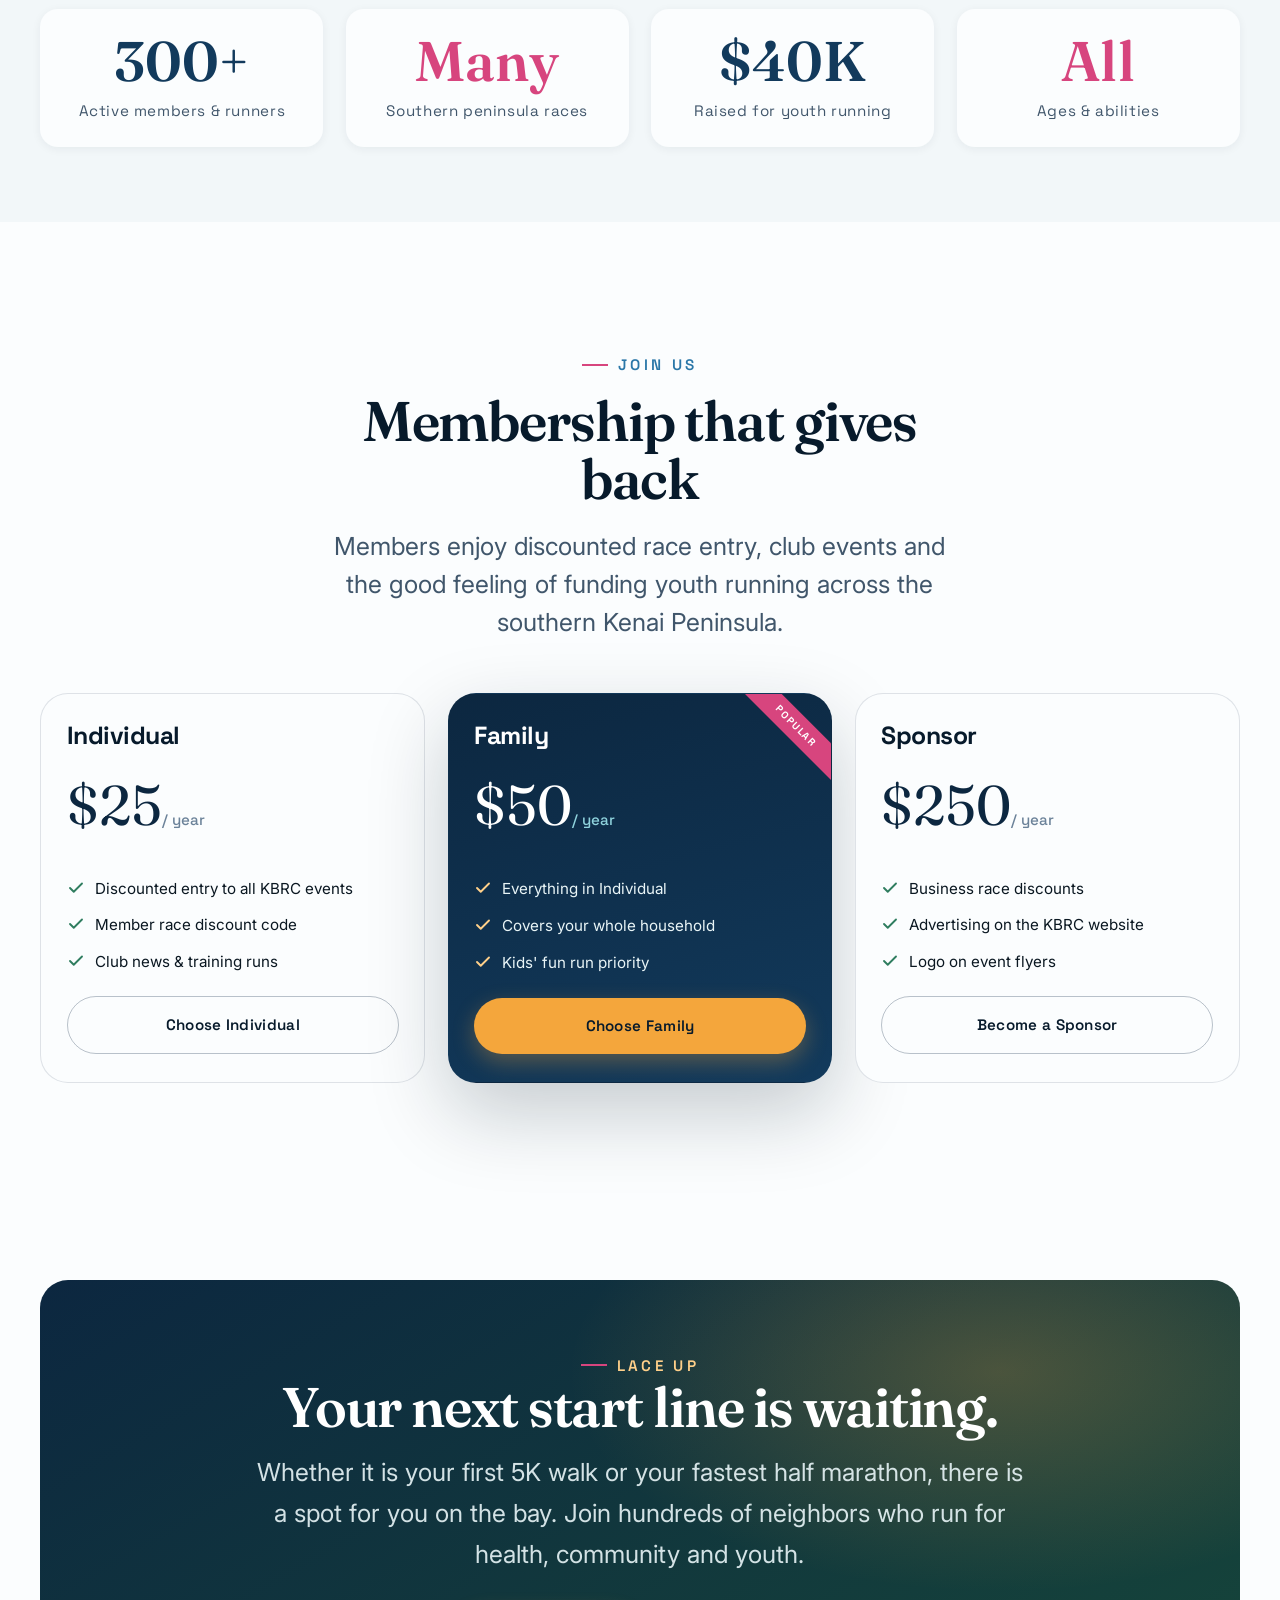
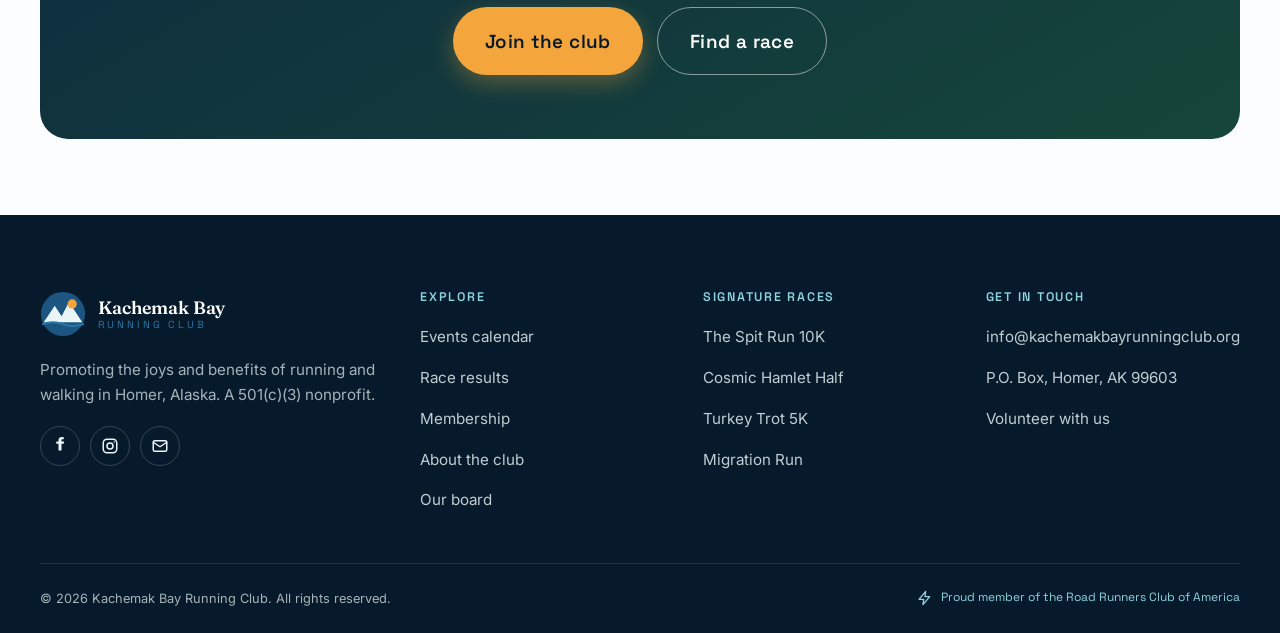
==== commit 9a4637cb: "Update homepage: 300+ members, summer races wording, 'your community'" ====
--- a/index.html
+++ b/index.html
@@ -57,8 +57,8 @@
         <a class="btn btn--ghost btn--on-dark btn--lg" href="membership.html">Become a member</a>
       </div>
       <div class="hero__stats" data-reveal data-delay="4">
-        <div class="hero__stat"><span class="num" data-count="12" data-suffix="">12</span><span class="label">Races a year</span></div>
-        <div class="hero__stat"><span class="num" data-count="600" data-suffix="+">600+</span><span class="label">Members &amp; friends</span></div>
+        <div class="hero__stat"><span class="num">Summer</span><span class="label">Races &amp; events</span></div>
+        <div class="hero__stat"><span class="num" data-count="300" data-suffix="+">300+</span><span class="label">Members &amp; friends</span></div>
         <div class="hero__stat"><span class="num">All</span><span class="label">Paces welcome</span></div>
       </div>
     </div>
@@ -83,7 +83,7 @@
       <div class="split">
         <div>
           <span class="eyebrow" data-reveal>Our mission</span>
-          <h2 class="section-head-inline" style="font-size:var(--step-4);margin-top:0.9rem" data-reveal data-delay="1">Running is better with the whole hamlet behind you.</h2>
+          <h2 class="section-head-inline" style="font-size:var(--step-4);margin-top:0.9rem" data-reveal data-delay="1">Running is better with your community behind you.</h2>
           <p class="lead" data-reveal data-delay="2" style="margin-top:1.1rem">The Kachemak Bay Running Club is a 501(c)(3) nonprofit and proud member of the Road Runners Club of America. Being a member means supporting the joys and health benefits of running and walking, and encouraging active, social competition for youth and adults alike.</p>
           <div class="value-list">
             <div class="value" data-reveal data-delay="1">
@@ -185,8 +185,8 @@
   <section class="section section--tight stats-band">
     <div class="container">
       <div class="stats-grid">
-        <div class="stat-block" data-reveal data-delay="1"><div class="num"><span data-count="600" data-suffix="">0</span>+</div><div class="label">Active members &amp; runners</div></div>
-        <div class="stat-block" data-reveal data-delay="2"><div class="num"><span data-count="12" data-suffix="">0</span></div><div class="label">Events on the calendar</div></div>
+        <div class="stat-block" data-reveal data-delay="1"><div class="num"><span data-count="300" data-suffix="">0</span>+</div><div class="label">Active members &amp; runners</div></div>
+        <div class="stat-block" data-reveal data-delay="2"><div class="num"><em>Many</em></div><div class="label">Southern peninsula races</div></div>
         <div class="stat-block" data-reveal data-delay="3"><div class="num">$<span data-count="40" data-suffix="">0</span>K</div><div class="label">Raised for youth running</div></div>
         <div class="stat-block" data-reveal data-delay="4"><div class="num"><em>All</em></div><div class="label">Ages &amp; abilities</div></div>
       </div>
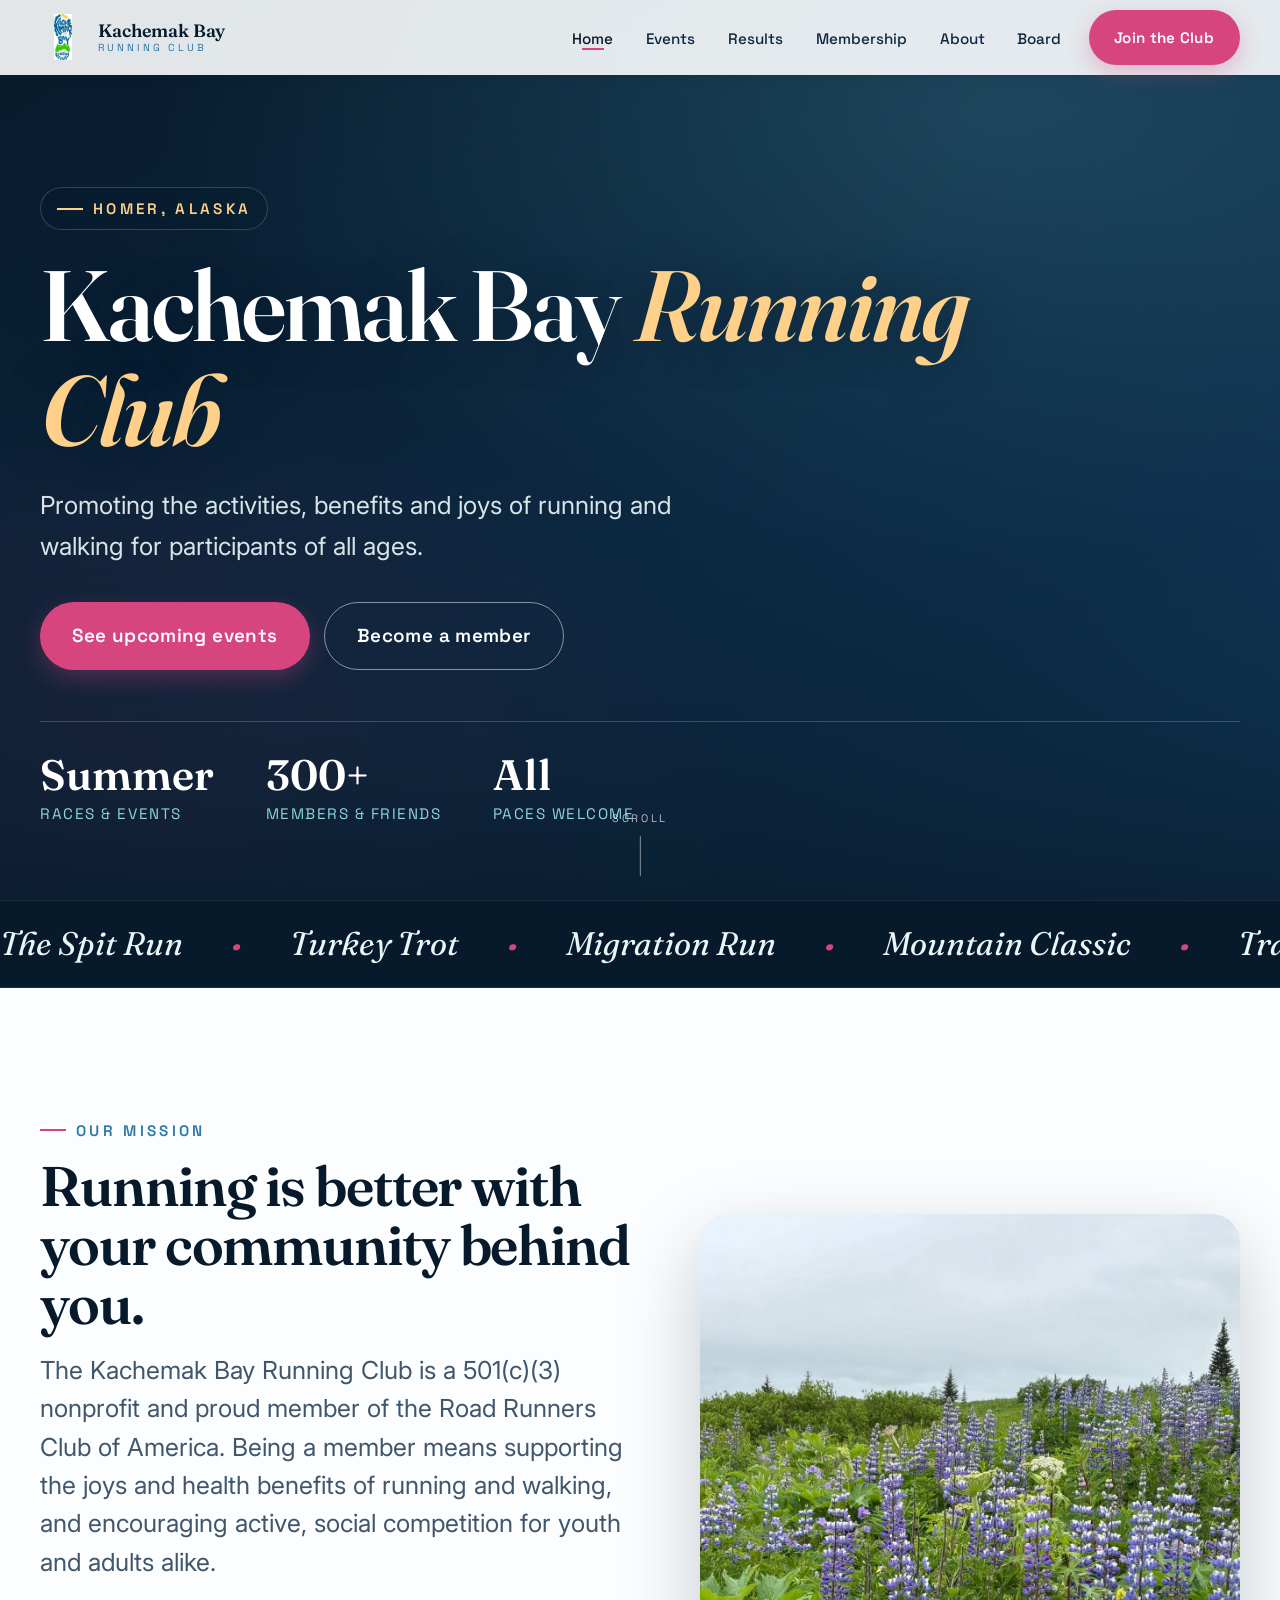
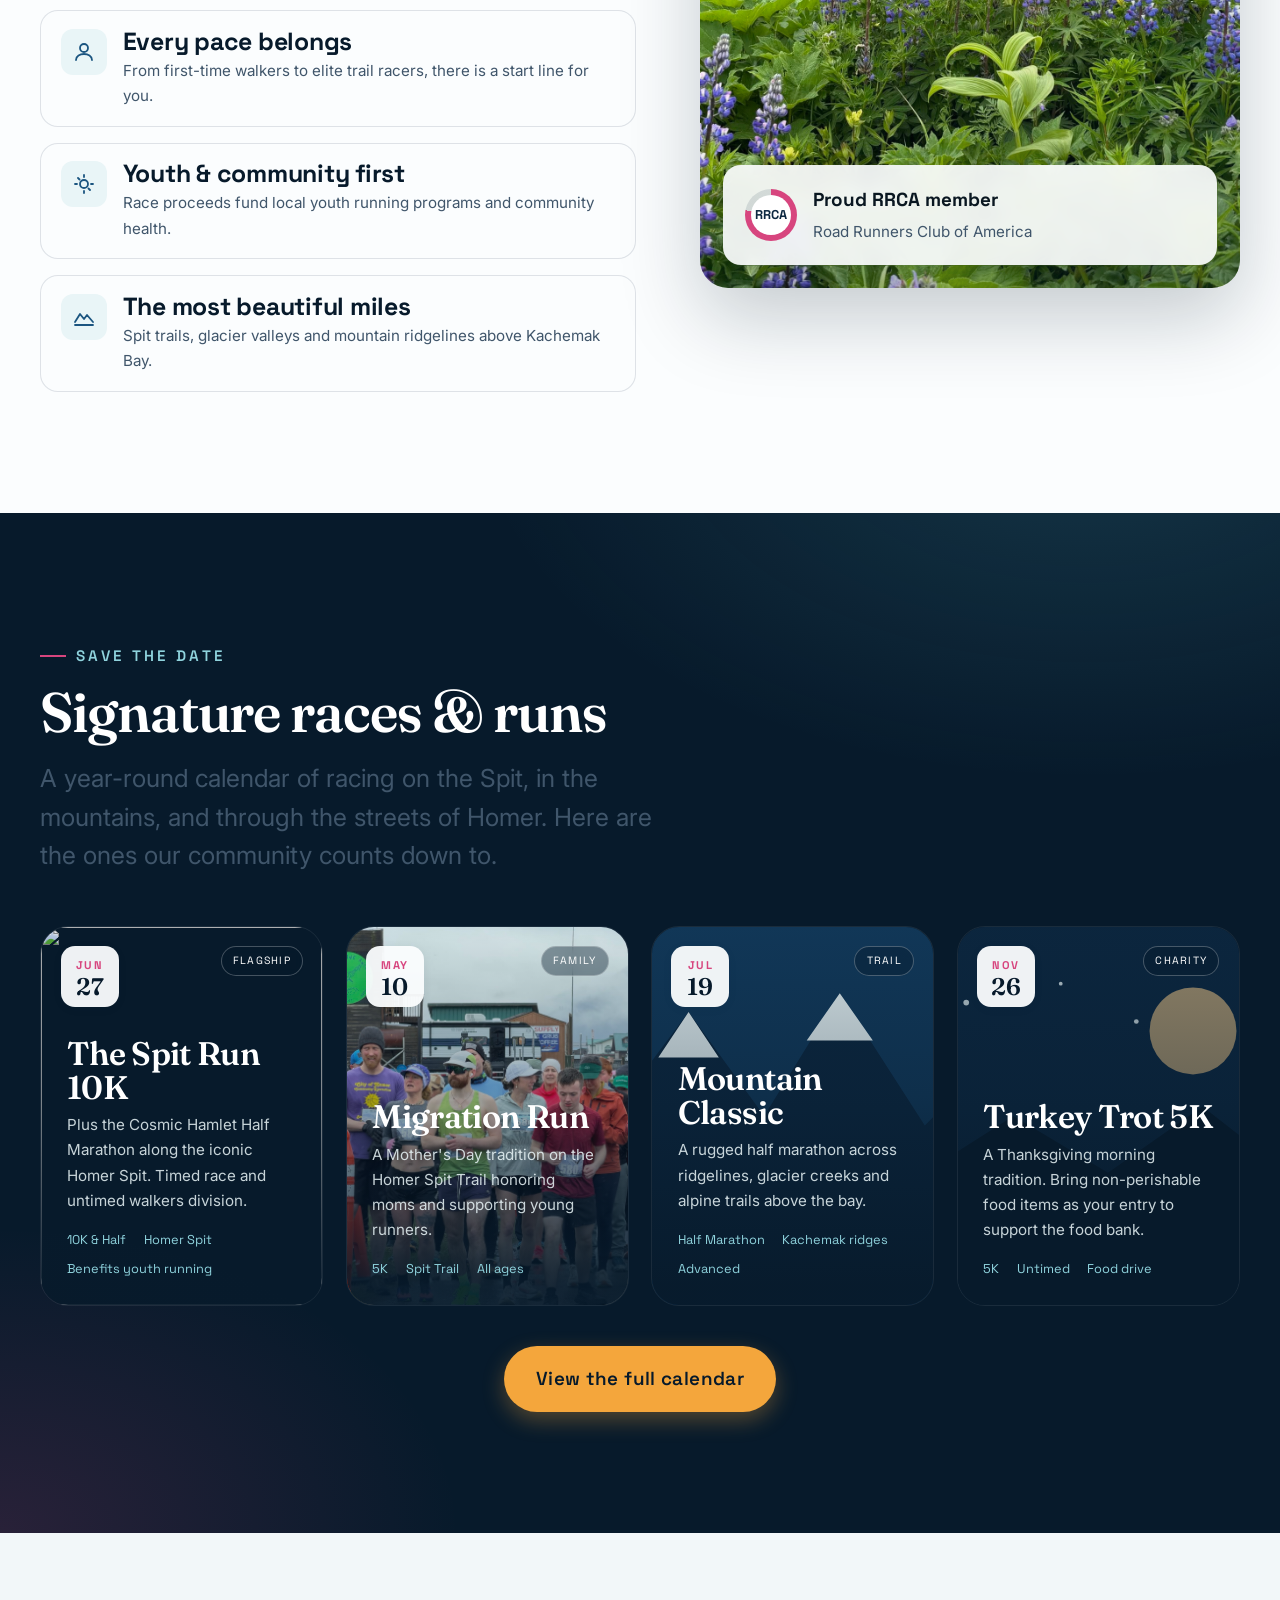
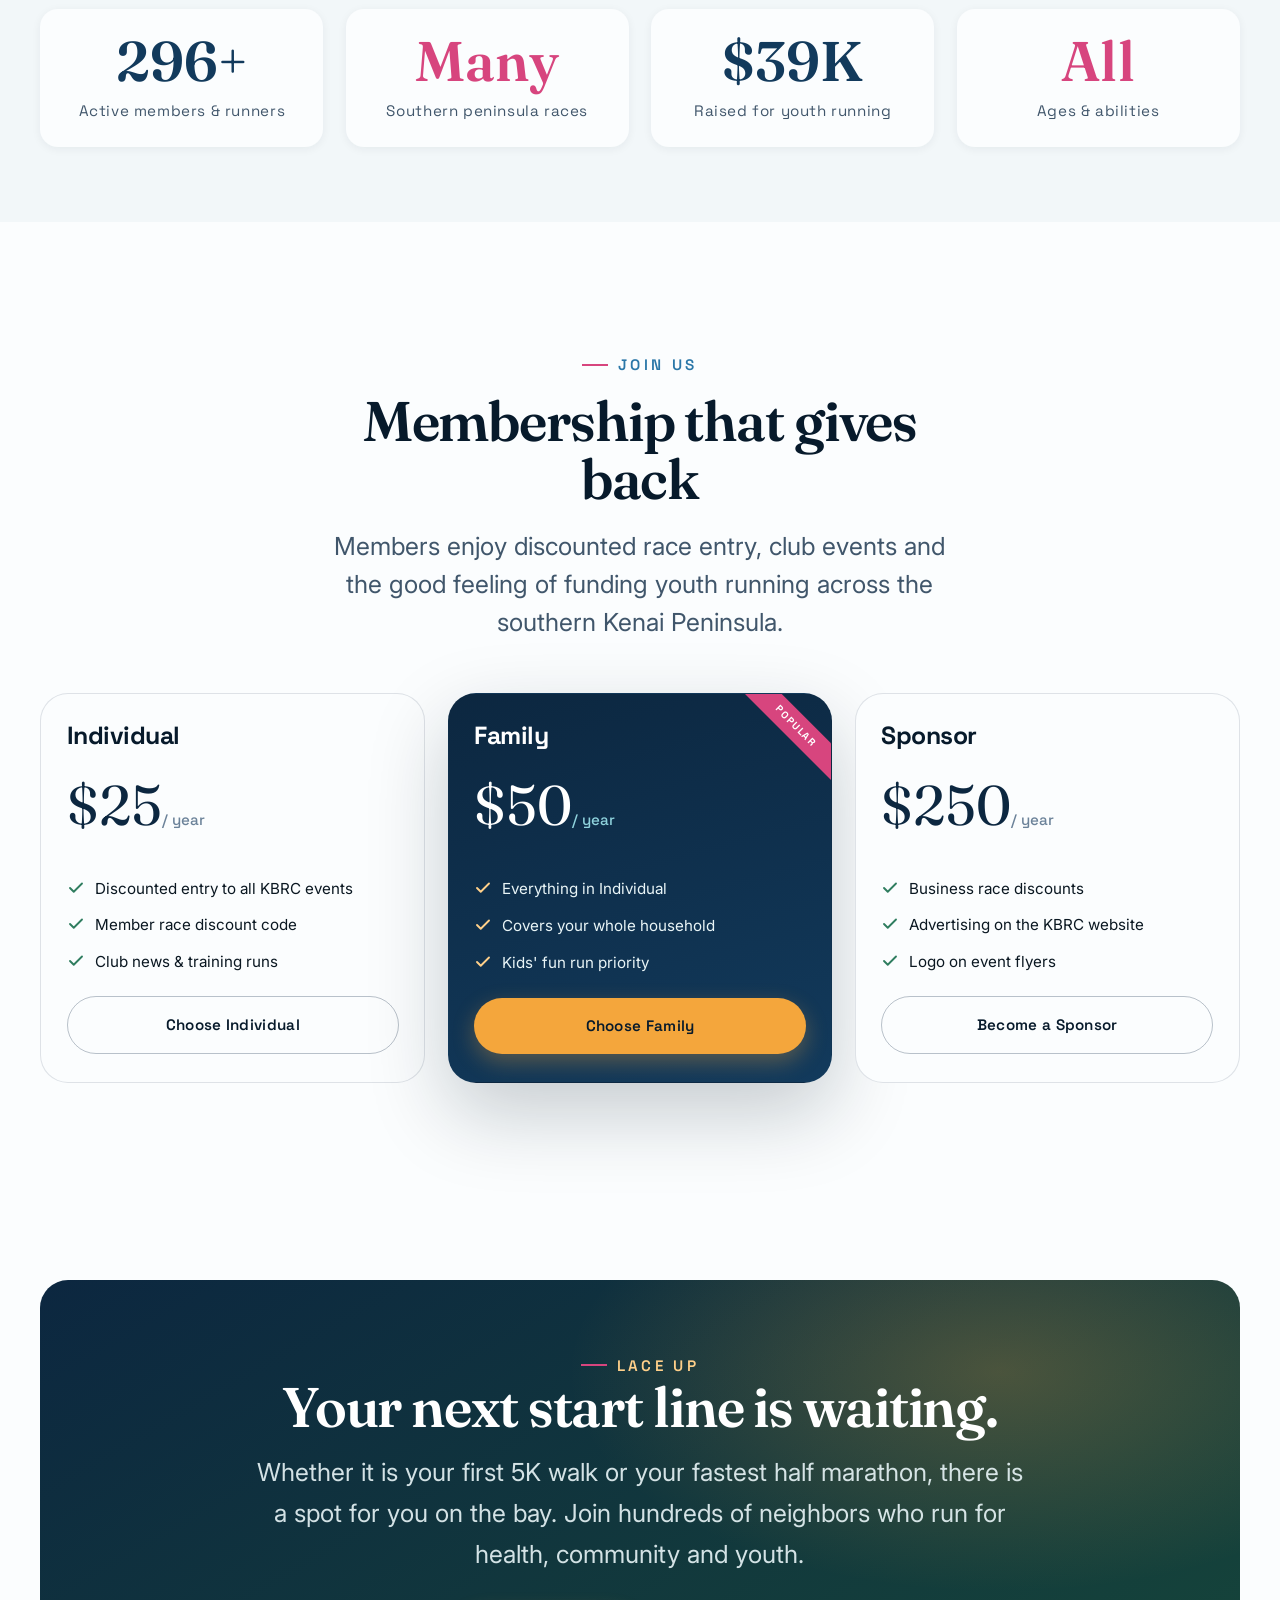
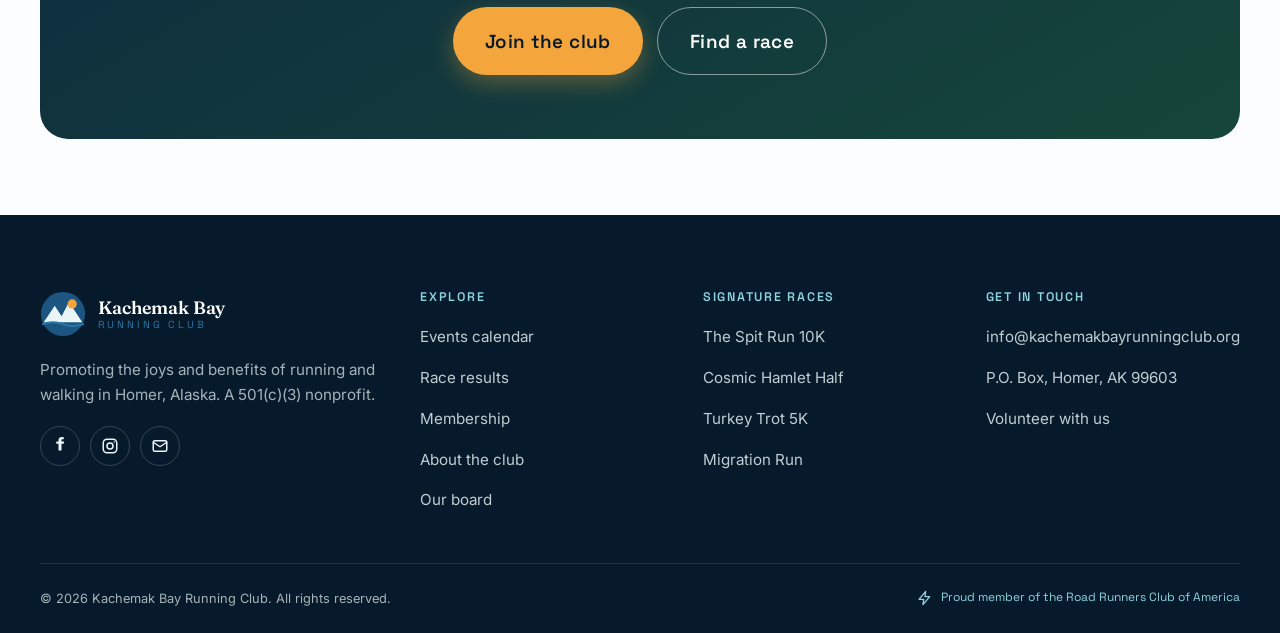
==== commit 5bbfc463: "Use club logo favicon on index.html" ====
--- a/index.html
+++ b/index.html
@@ -9,7 +9,8 @@
 <link rel="preconnect" href="https://fonts.gstatic.com" crossorigin>
 <link href="https://fonts.googleapis.com/css2?family=Fraunces:ital,opsz,wght@0,9..144,400..700;1,9..144,400..600&family=Inter:wght@400;500;600&family=Space+Grotesk:wght@400;500;600;700&display=swap" rel="stylesheet">
 <link rel="stylesheet" href="assets/css/styles.css">
-<link rel="icon" href="data:image/svg+xml,%3Csvg xmlns='http://www.w3.org/2000/svg' viewBox='0 0 100 100'%3E%3Ccircle cx='50' cy='50' r='48' fill='%231b5580'/%3E%3Cpath d='M12 66 L34 34 L48 54 L62 28 L88 66 Z' fill='%23e9f5f7'/%3E%3Ccircle cx='68' cy='30' r='9' fill='%23f4a63c'/%3E%3C/svg%3E">
+<link rel="icon" type="image/svg+xml" href="assets/img/favicon.svg">
+<link rel="apple-touch-icon" href="assets/img/logo.png">
 </head>
 <body>
 <a class="skip-link" href="#main">Skip to content</a>
